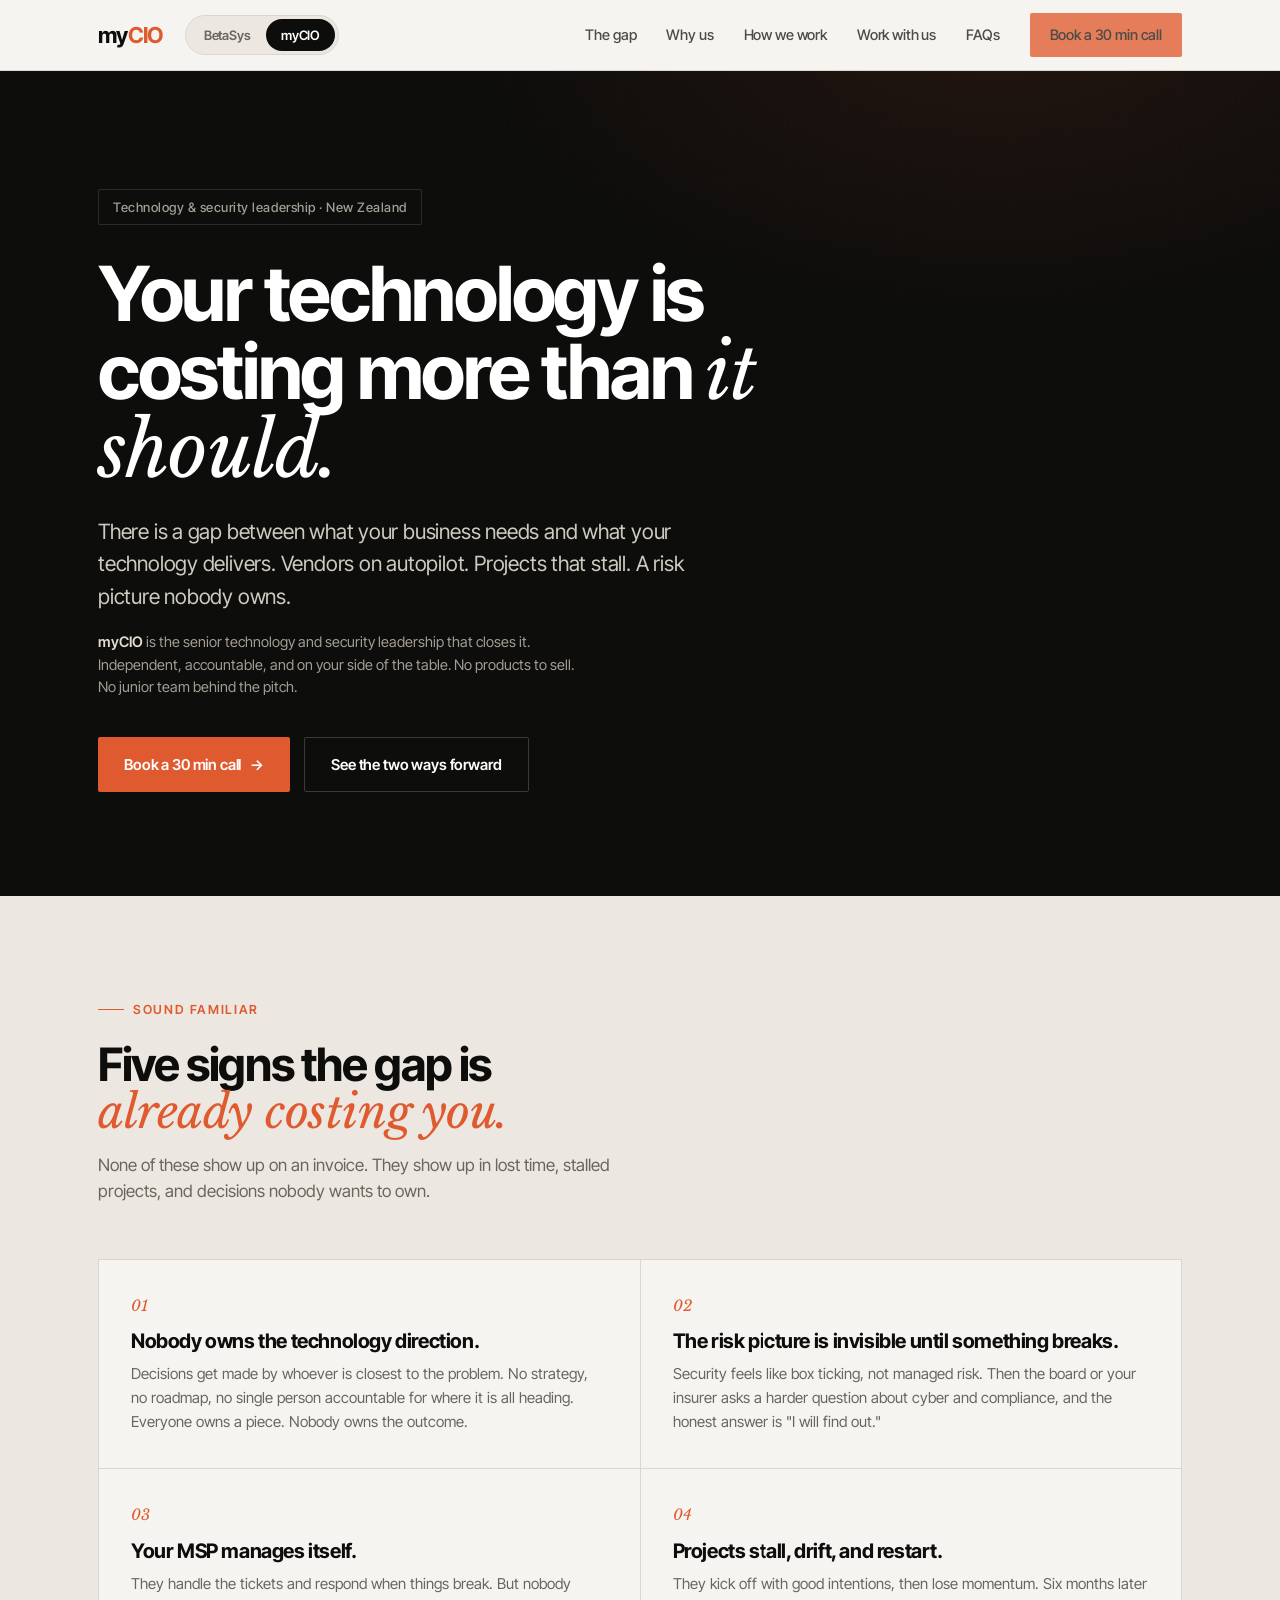
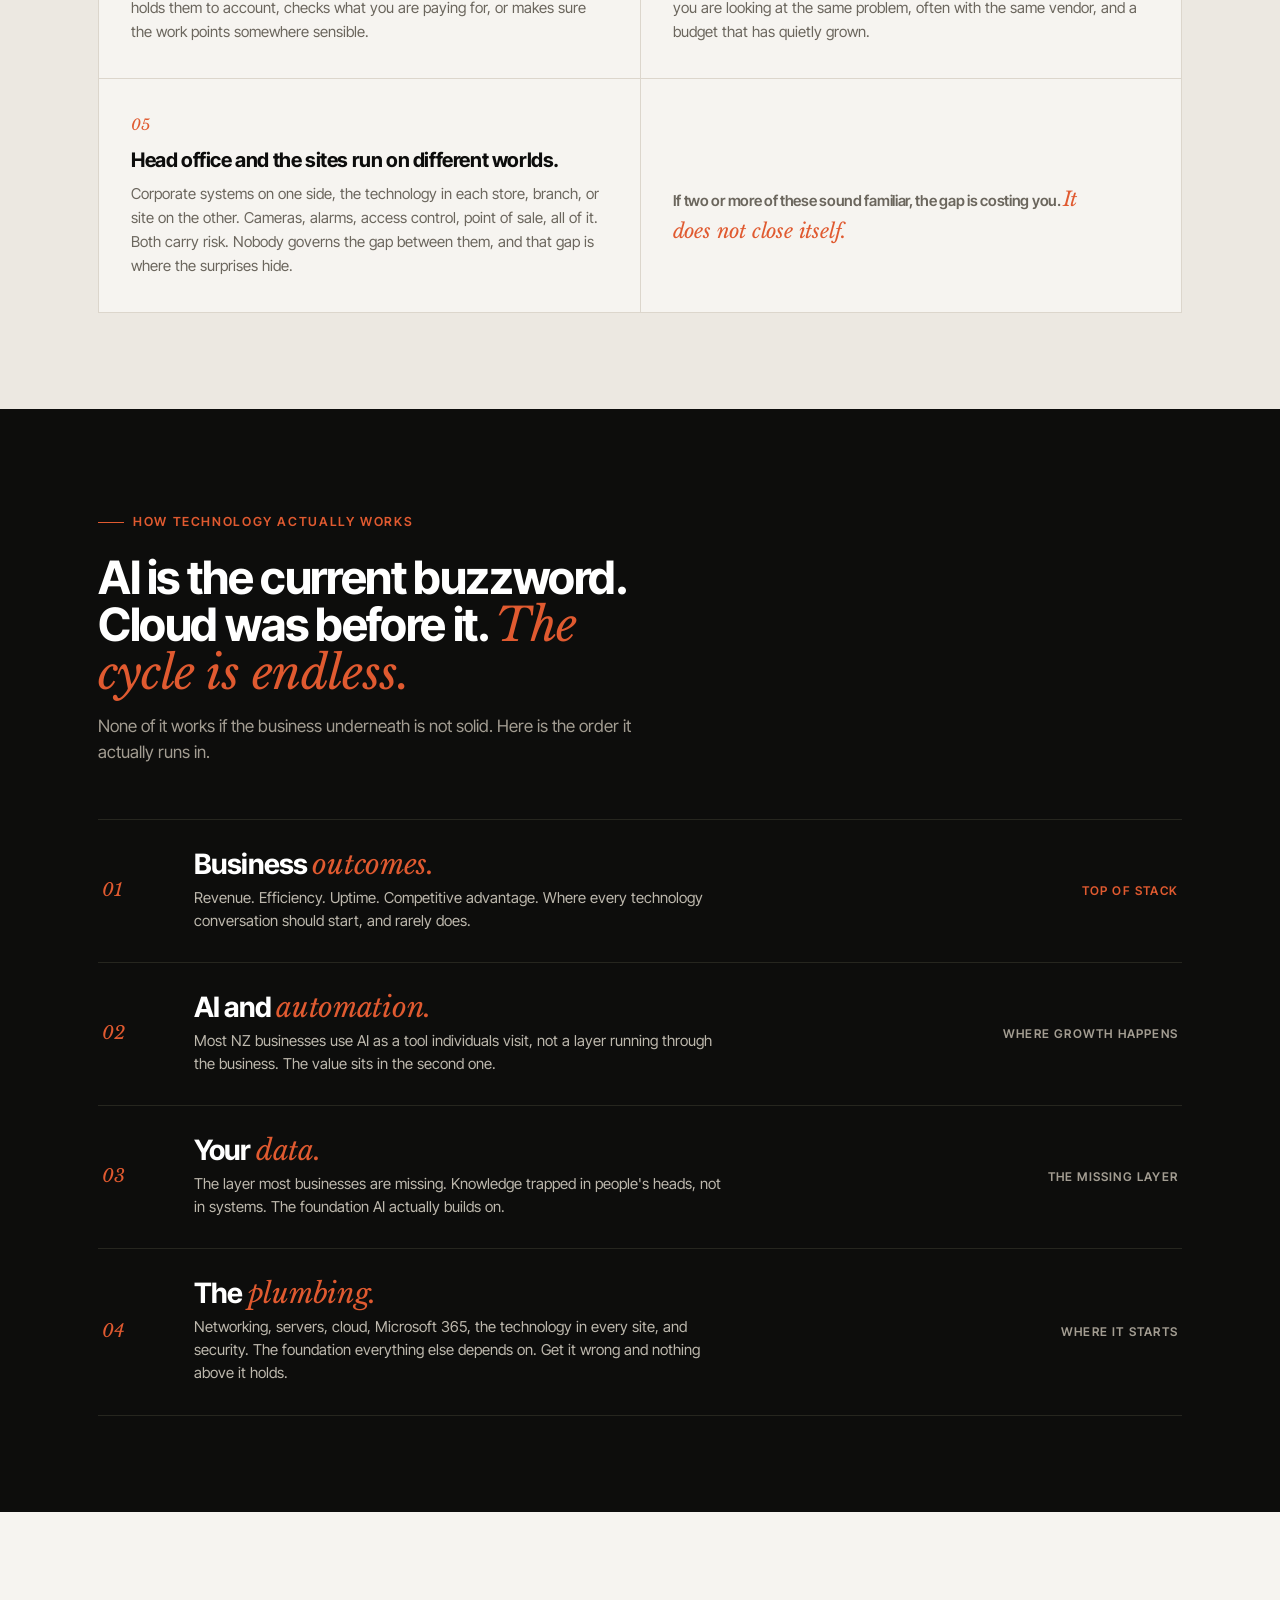
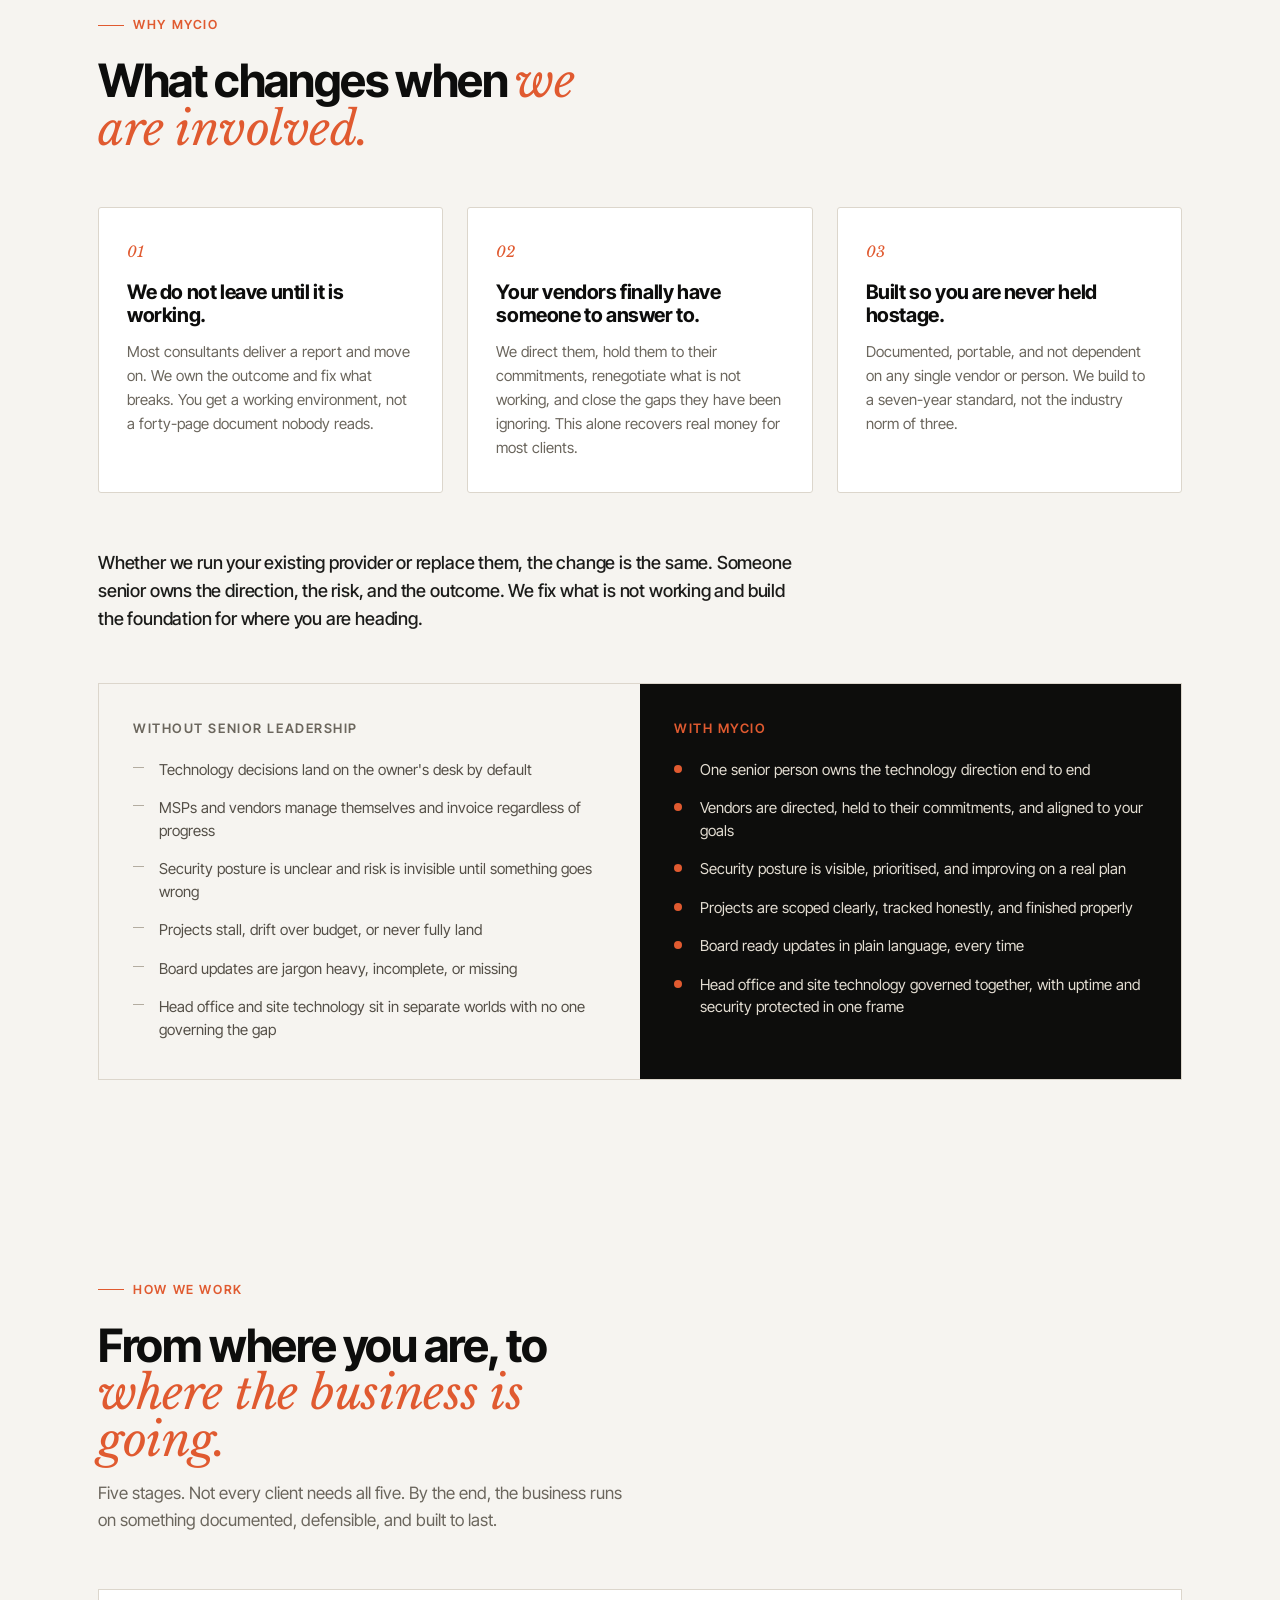
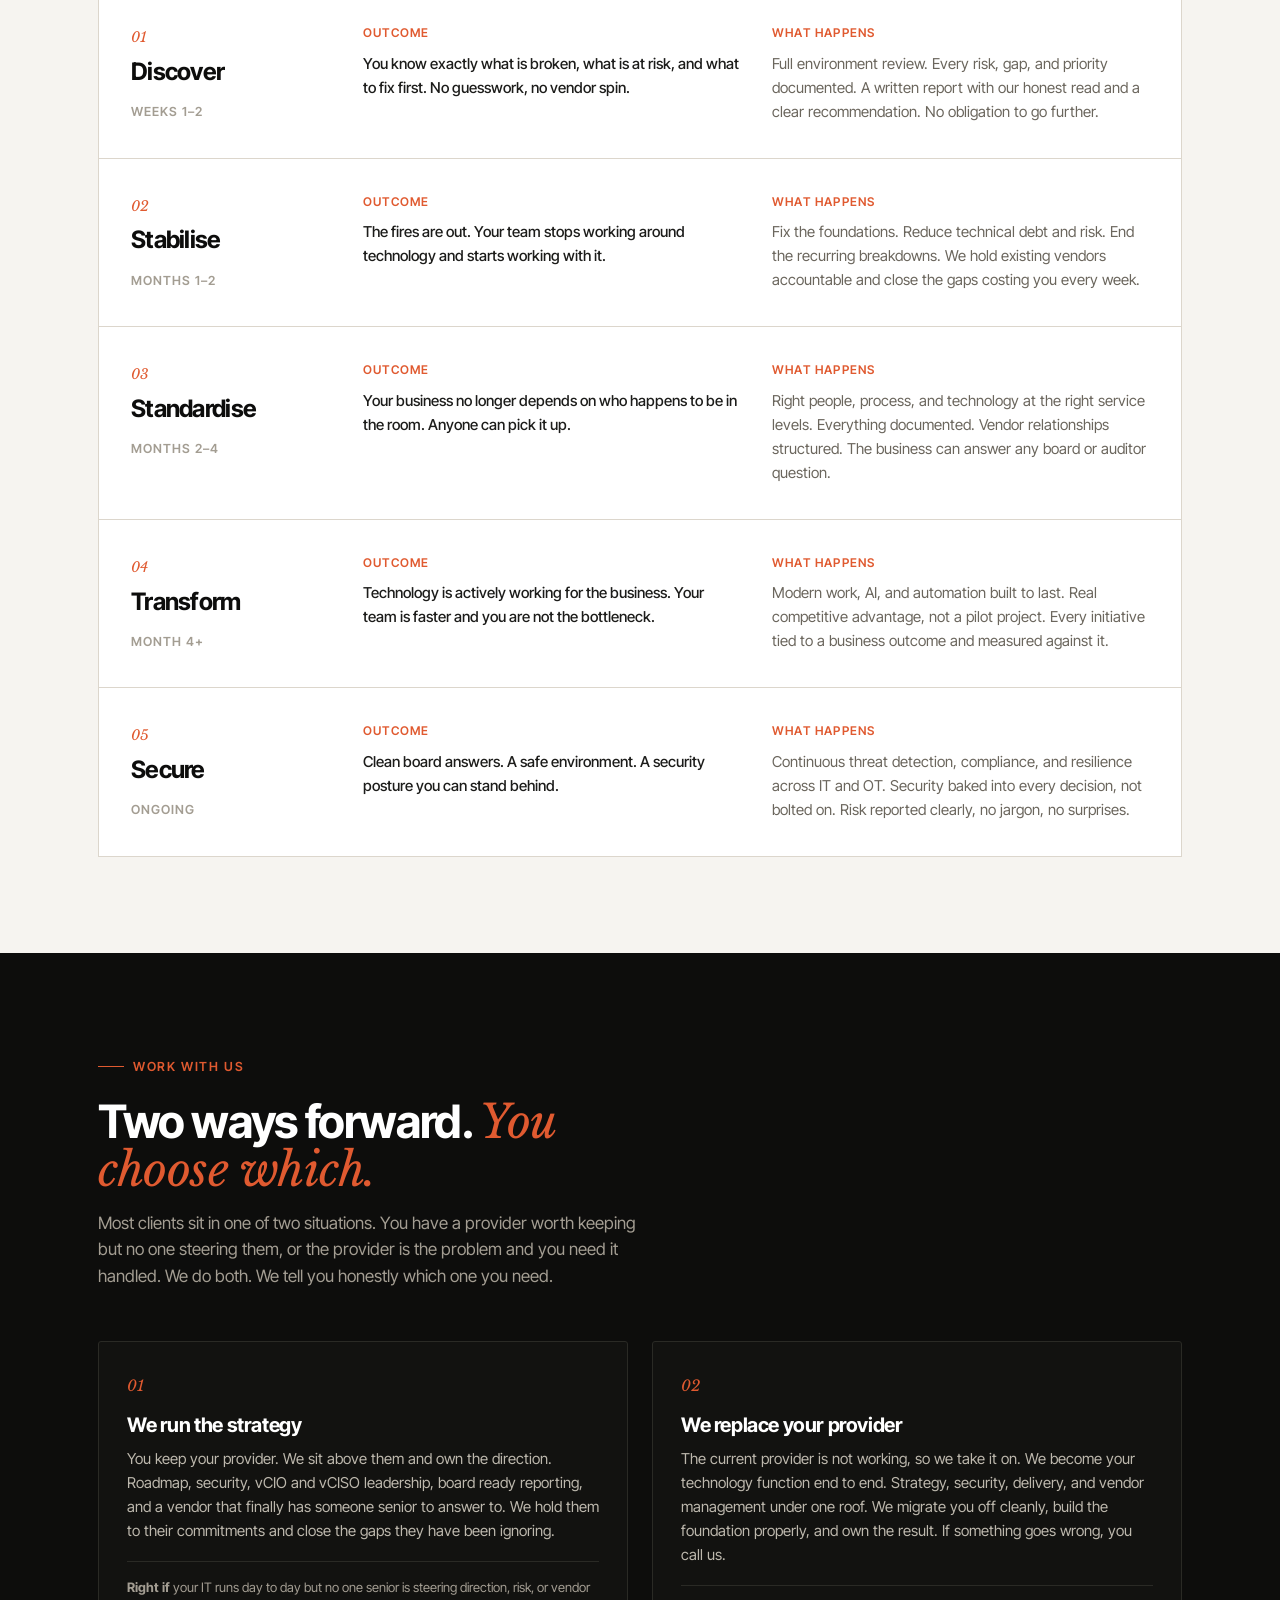
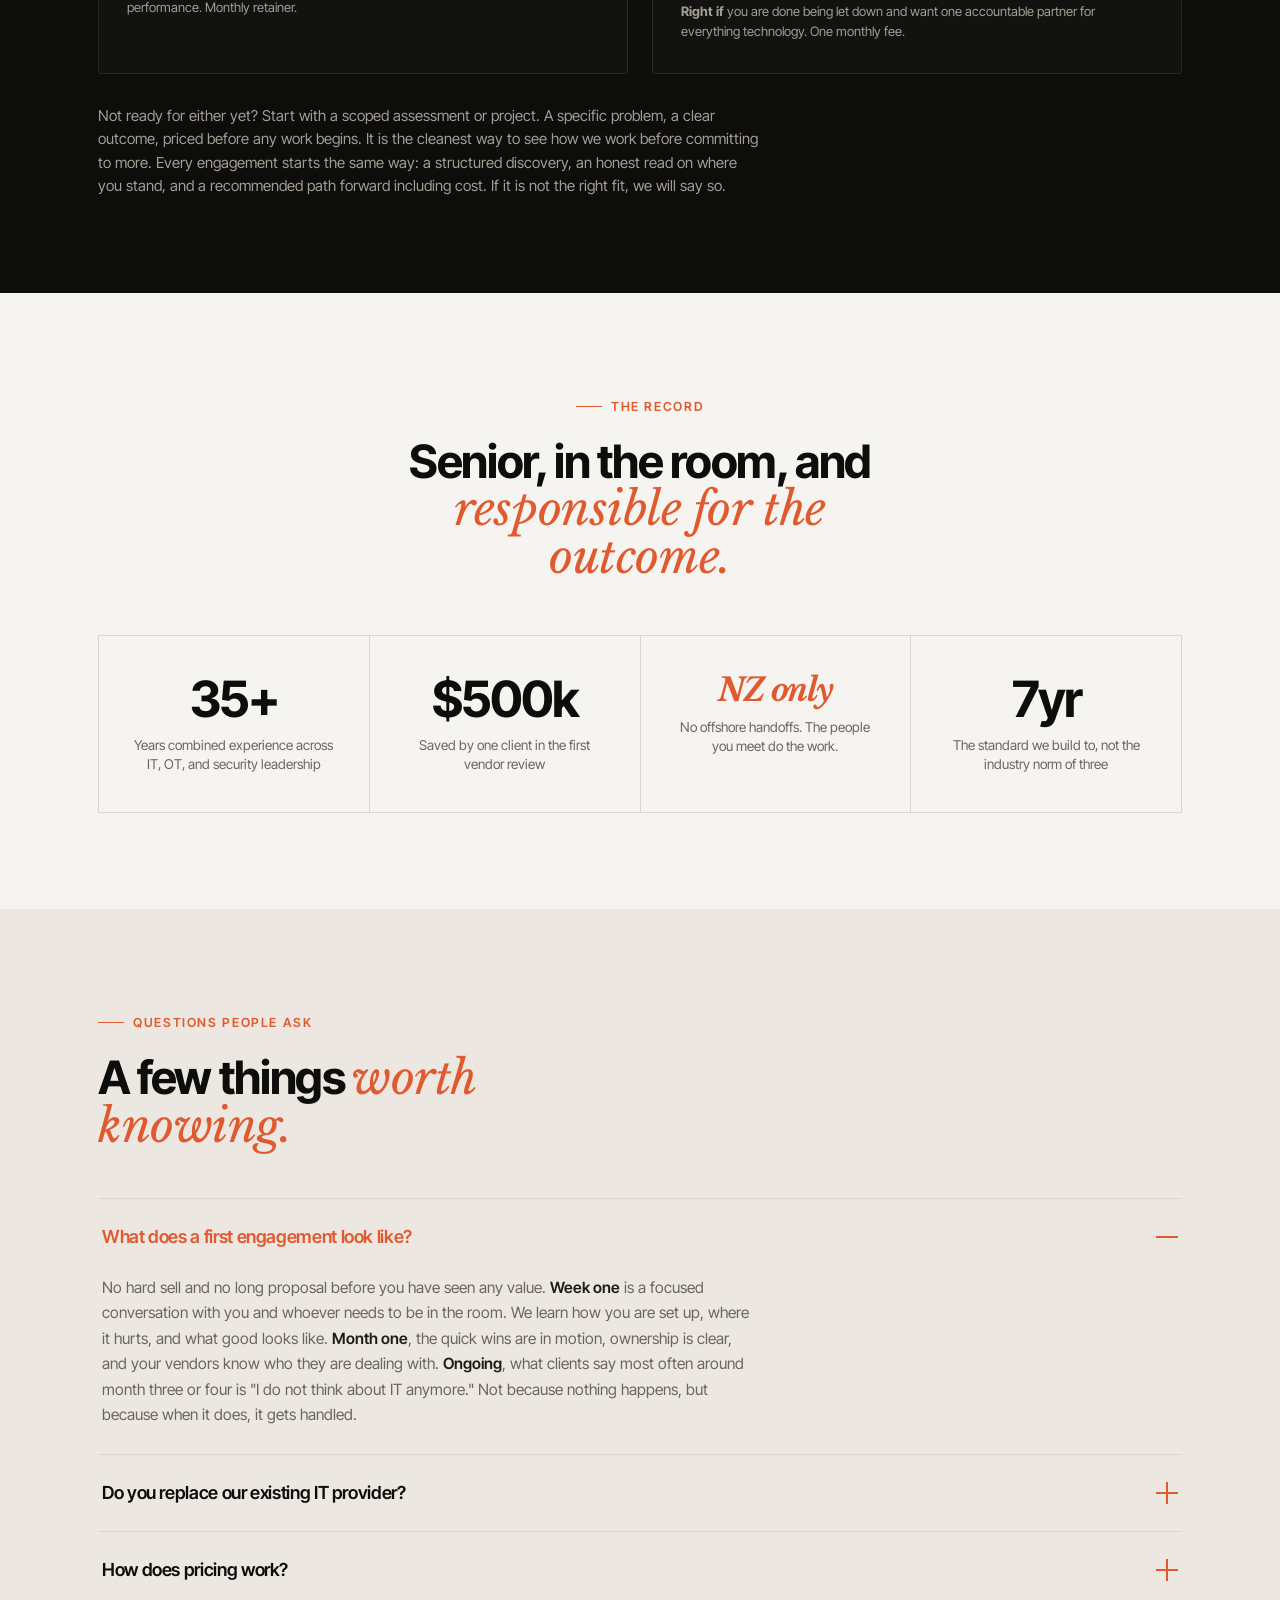
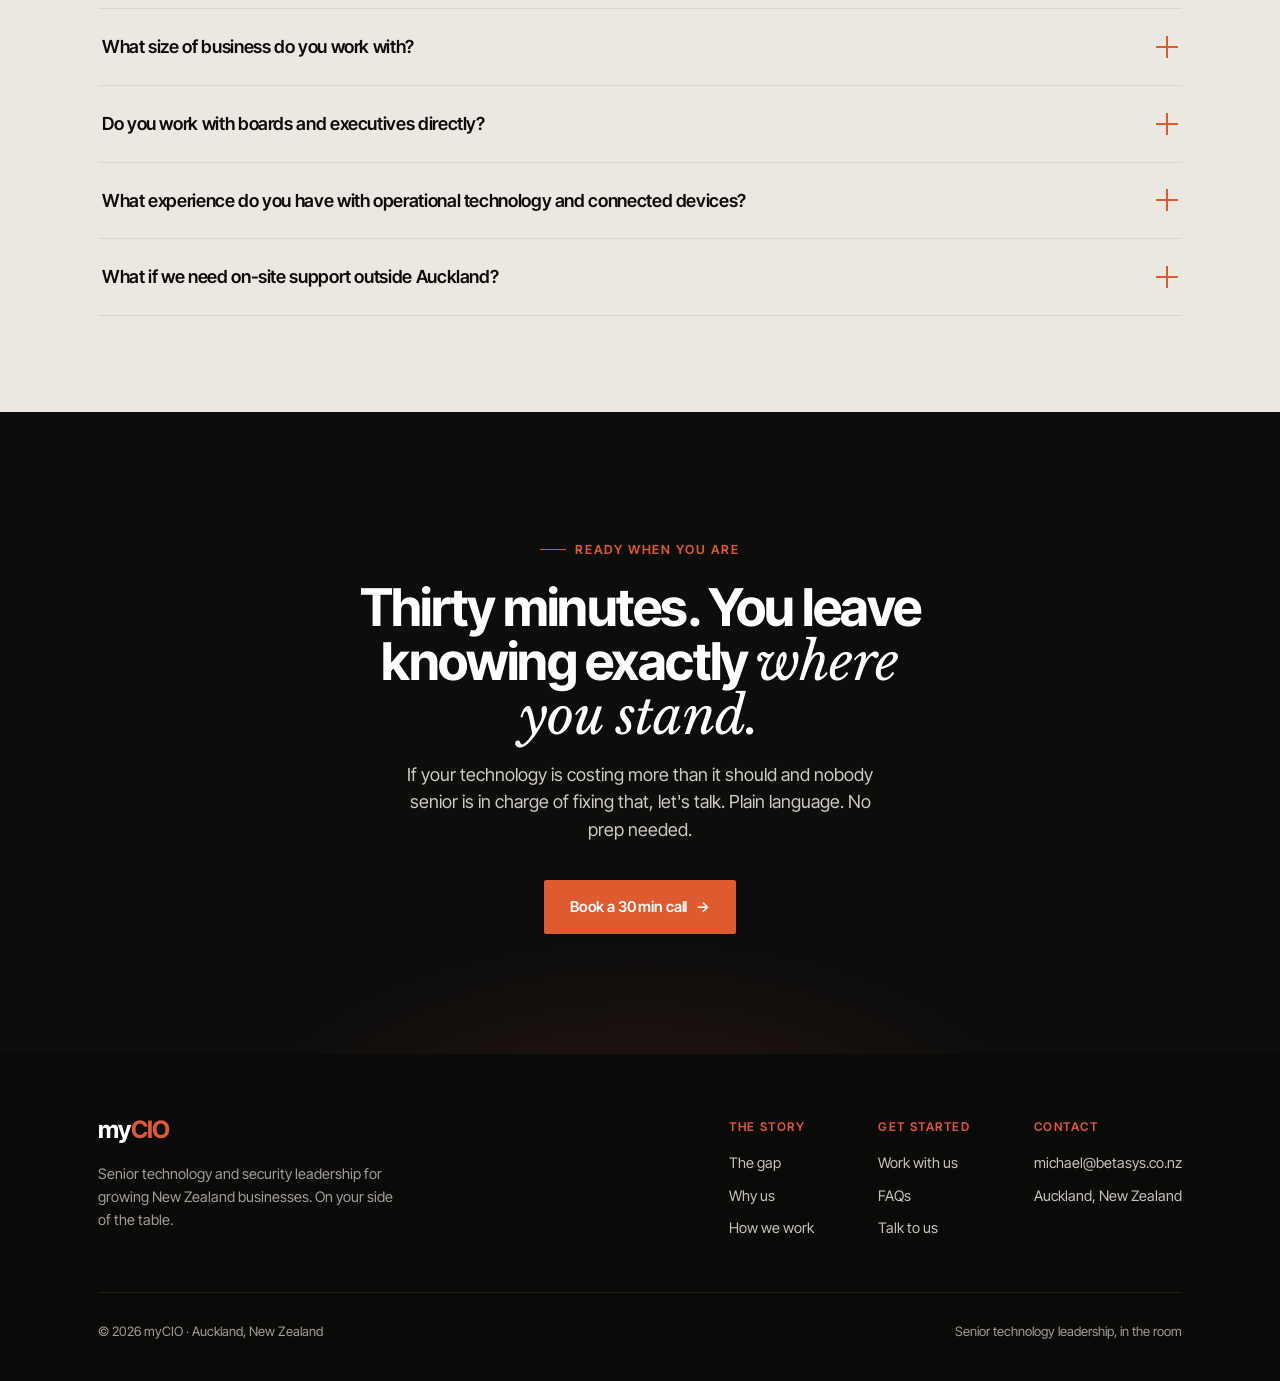
==== mycio.html @ f6b8be79 "Add files via upload" ====
<!DOCTYPE html>
<html lang="en">
<head>
<meta charset="UTF-8">
<meta name="viewport" content="width=device-width, initial-scale=1.0">
<title>myCIO | Senior Technology &amp; Security Leadership for NZ Businesses</title>
<meta name="description" content="myCIO. Independent senior technology and security leadership for growing New Zealand businesses. Strategy, governance, cloud, security, and vendor accountability. We own the outcome.">

<link rel="preconnect" href="https://fonts.googleapis.com">
<link rel="preconnect" href="https://fonts.gstatic.com" crossorigin>
<link href="https://fonts.googleapis.com/css2?family=Inter+Tight:ital,wght@0,400;0,500;0,600;0,700;0,800;1,400&family=Libre+Baskerville:ital@0;1&display=swap" rel="stylesheet">

<style>
  :root{
    --ink:#0d0d0c;
    --ink-2:#15151320;
    --accent:#e05a30;
    --accent-dim:#c44a25;
    --white:#ffffff;
    --paper:#f6f4f0;
    --paper-2:#ece8e1;
    --line:#dcd6cc;
    --muted:#6b665d;
    --muted-d:#a39d92;
    --ink-soft:#1c1c1a;
    --maxw:1140px;
  }

  *{box-sizing:border-box;margin:0;padding:0}
  html{scroll-behavior:smooth}
  body{
    font-family:'Inter Tight',sans-serif;
    background:var(--paper);
    color:var(--ink);
    line-height:1.55;
    -webkit-font-smoothing:antialiased;
    overflow-x:hidden;
  }
  ::selection{background:var(--accent);color:#fff}

  .wrap{max-width:var(--maxw);margin:0 auto;padding:0 28px}

  h1,h2,h3{font-weight:700;letter-spacing:-0.03em;line-height:1.02}
  em{font-family:'Libre Baskerville',serif;font-style:italic;font-weight:400;letter-spacing:-0.01em;color:var(--accent)}
  .serif{font-family:'Libre Baskerville',serif;font-style:italic}

  /* ---------- Wordmark ---------- */
  .mark{display:inline-flex;flex-direction:column;line-height:1;text-decoration:none}
  .mark .word{font-weight:700;letter-spacing:-0.03em;font-size:22px;line-height:1}
  .mark .my{color:var(--ink)}
  .mark .cio{color:var(--accent)}
  .mark .by{font-weight:400;letter-spacing:.01em;font-size:10.5px;color:#a39d92;margin-top:3px}
  .on-dark .mark .my{color:#fff}
  .on-dark .mark .by{color:#7a756c}

  /* ---------- Nav ---------- */
  header{
    position:sticky;top:0;z-index:60;
    background:rgba(246,244,240,0.82);
    backdrop-filter:blur(14px);
    border-bottom:1px solid var(--line);
  }
  nav{display:flex;align-items:center;justify-content:space-between;height:70px;gap:24px}
  .nav-left{display:flex;align-items:center;gap:22px}
  .switch{display:inline-flex;background:var(--paper-2);border:1px solid var(--line);border-radius:999px;padding:3px}
  .switch a{
    text-decoration:none;font-size:13px;font-weight:600;letter-spacing:-0.01em;
    padding:6px 15px;border-radius:999px;color:var(--muted);transition:color .2s,background .2s;
  }
  .switch a.active{background:var(--ink);color:#fff}
  .switch a:not(.active):hover{color:var(--ink)}
  .nav-links{display:flex;gap:30px;align-items:center}
  .nav-links a{
    color:var(--ink-soft);text-decoration:none;font-size:14.5px;font-weight:500;
    letter-spacing:-0.01em;opacity:.78;transition:opacity .2s;
  }
  .nav-links a:hover{opacity:1}
  .nav-cta{
    background:var(--accent);color:#fff;padding:11px 20px;border-radius:2px;
    font-size:14px;font-weight:600;text-decoration:none;transition:background .2s,color .2s;
  }
  .nav-cta:hover{background:#cfc9bf;color:var(--ink)}
  .nav-toggle{display:none;background:none;border:0;cursor:pointer;flex-direction:column;gap:5px;padding:6px}
  .nav-toggle span{width:24px;height:2px;background:var(--ink);display:block;transition:.25s}

  /* ---------- Buttons ---------- */
  .btn{
    display:inline-flex;align-items:center;gap:9px;text-decoration:none;
    font-weight:600;font-size:15px;padding:15px 26px;border-radius:2px;
    letter-spacing:-0.01em;transition:transform .15s,background .2s,color .2s,border-color .2s;
  }
  .btn:hover{transform:translateY(-2px)}
  .btn-primary{background:var(--accent);color:#fff}
  .btn-primary:hover{background:var(--accent-dim)}
  .btn-ghost{background:transparent;color:var(--ink);border:1px solid var(--line)}
  .btn-ghost:hover{border-color:var(--ink);background:var(--ink);color:#fff}
  .on-dark .btn-ghost{color:#fff;border-color:#3a3a36}
  .on-dark .btn-ghost:hover{background:#fff;color:var(--ink);border-color:#fff}
  .btn .arr{transition:transform .2s}
  .btn:hover .arr{transform:translateX(4px)}

  .eyebrow{
    display:inline-flex;align-items:center;gap:9px;
    font-size:12.5px;font-weight:600;letter-spacing:.13em;text-transform:uppercase;
    color:var(--accent);margin-bottom:22px;
  }
  .eyebrow::before{content:"";width:26px;height:1px;background:var(--accent)}

  section{position:relative}
  .pad{padding:96px 0}
  .pad-lg{padding:120px 0}

  /* ---------- Hero ---------- */
  .hero{
    background:var(--ink);color:#fff;position:relative;overflow:hidden;
    padding:118px 0 104px;
  }
  .hero::before{
    content:"";position:absolute;inset:0;opacity:.5;
    background:radial-gradient(900px 520px at 78% -8%,rgba(224,90,48,.22),transparent 60%);
  }
  .hero::after{
    content:"";position:absolute;inset:0;pointer-events:none;opacity:.5;
    background-image:linear-gradient(rgba(255,255,255,.025) 1px,transparent 1px),linear-gradient(90deg,rgba(255,255,255,.025) 1px,transparent 1px);
    background-size:56px 56px;
    -webkit-mask-image:linear-gradient(180deg,#000,transparent 75%);
    mask-image:linear-gradient(180deg,#000,transparent 75%);
  }
  .hero .wrap{position:relative;z-index:2}
  .hero .tag{
    display:inline-block;font-size:13px;font-weight:500;letter-spacing:.04em;
    color:var(--muted-d);border:1px solid #2b2b27;padding:7px 14px;border-radius:2px;margin-bottom:30px;
  }
  .hero h1{font-size:clamp(40px,6.2vw,76px);max-width:14ch;margin-bottom:26px}
  .hero h1 em{color:#fff;display:inline}
  .hero .lede{font-size:clamp(17px,2vw,21px);color:#cfcabf;max-width:54ch;margin-bottom:18px;letter-spacing:-0.01em}
  .hero .sub{font-size:14.5px;color:var(--muted-d);max-width:62ch;margin-bottom:38px}
  .hero .sub b{color:#e3ddd2;font-weight:600}
  .hero-cta{display:flex;gap:14px;flex-wrap:wrap}

  /* anim */
  .rise{opacity:0;transform:translateY(22px);transition:opacity .7s ease,transform .7s ease}
  .rise.in{opacity:1;transform:none}
  .hero .rise{transition-delay:var(--d,0s)}

  /* ---------- Section headers ---------- */
  .shead{max-width:60ch}
  .shead h2{font-size:clamp(30px,4.2vw,46px);margin-bottom:16px}
  .shead p{font-size:17px;color:var(--muted);max-width:54ch}
  .center{text-align:center;margin-left:auto;margin-right:auto}

  /* ---------- Signs grid ---------- */
  .signs{background:var(--paper-2)}
  .sign-grid{display:grid;grid-template-columns:repeat(2,1fr);gap:1px;background:var(--line);border:1px solid var(--line);margin-top:54px}
  .sign{background:var(--paper);padding:34px 32px;transition:background .25s}
  .sign:hover{background:#fff}
  .sign .n{font-family:'Libre Baskerville',serif;font-style:italic;color:var(--accent);font-size:15px;margin-bottom:14px;display:block}
  .sign h3{font-size:20px;margin-bottom:11px;letter-spacing:-0.02em}
  .sign p{font-size:15px;color:var(--muted);line-height:1.6}
  .sign-foot{margin-top:40px;font-size:19px;font-weight:600;letter-spacing:-0.02em;max-width:46ch}
  .sign-foot em{font-size:20px}

  /* ---------- Stack ---------- */
  .stack{background:var(--ink);color:#fff}
  .stack .shead h2{color:#fff}
  .stack .shead p{color:var(--muted-d)}
  .stack-rows{margin-top:54px;border-top:1px solid #26261f}
  .srow{
    display:grid;grid-template-columns:64px 1fr auto;gap:28px;align-items:center;
    padding:30px 4px;border-bottom:1px solid #26261f;transition:padding-left .25s,background .25s;
  }
  .srow:hover{padding-left:18px;background:#141412}
  .srow .num{font-family:'Libre Baskerville',serif;font-style:italic;color:var(--accent);font-size:18px}
  .srow .body h3{font-size:clamp(21px,2.6vw,28px);margin-bottom:6px;color:#fff}
  .srow .body h3 em{color:var(--accent)}
  .srow .body p{font-size:15px;color:#bdb8ad;max-width:60ch}
  .srow .lab{font-size:12px;font-weight:600;letter-spacing:.1em;text-transform:uppercase;color:var(--muted-d);text-align:right;white-space:nowrap}
  .srow:first-child .lab{color:var(--accent)}

  /* ---------- Difference ---------- */
  .diff-grid{display:grid;grid-template-columns:repeat(3,1fr);gap:24px;margin-top:54px}
  .diff{padding:32px 28px;border:1px solid var(--line);border-radius:3px;background:#fff;position:relative;transition:transform .25s,box-shadow .25s}
  .diff:hover{transform:translateY(-4px);box-shadow:0 18px 40px -22px rgba(13,13,12,.4)}
  .diff .n{font-family:'Libre Baskerville',serif;font-style:italic;font-size:15px;color:var(--accent);margin-bottom:18px;display:block}
  .diff h3{font-size:20px;margin-bottom:12px;letter-spacing:-0.02em;line-height:1.18}
  .diff p{font-size:15px;color:var(--muted);line-height:1.6}

  /* ---------- Compare ---------- */
  .compare{background:var(--paper-2)}
  .cmp{display:grid;grid-template-columns:1fr 1fr;gap:0;margin-top:50px;border:1px solid var(--line)}
  .cmp-col{padding:38px 34px}
  .cmp-col.without{background:var(--paper)}
  .cmp-col.with{background:var(--ink);color:#fff}
  .cmp-col h3{font-size:13px;letter-spacing:.12em;text-transform:uppercase;margin-bottom:24px;font-weight:600}
  .cmp-col.without h3{color:var(--muted)}
  .cmp-col.with h3{color:var(--accent)}
  .cmp-col ul{list-style:none;display:flex;flex-direction:column;gap:16px}
  .cmp-col li{font-size:15px;line-height:1.5;padding-left:26px;position:relative}
  .cmp-col.without li{color:#544f47}
  .cmp-col.without li::before{content:"";position:absolute;left:0;top:8px;width:11px;height:1px;background:#b3aca0}
  .cmp-col.with li{color:#e3ddd2}
  .cmp-col.with li::before{content:"";position:absolute;left:0;top:6px;width:8px;height:8px;border-radius:50%;background:var(--accent)}
  .cmp-note{margin-top:30px;font-size:15px;color:var(--muted);max-width:70ch}
  .shift-intro{margin-top:56px;margin-bottom:6px;font-size:18px;color:var(--ink-soft);max-width:64ch;font-weight:500;letter-spacing:-0.01em}

  /* ---------- Journey ---------- */
  .stages{margin-top:56px;display:flex;flex-direction:column;gap:1px;background:var(--line);border:1px solid var(--line)}
  .stage{background:#fff;display:grid;grid-template-columns:200px 1fr 1fr;gap:32px;padding:34px 32px;transition:background .25s}
  .stage:hover{background:var(--paper)}
  .stage .lead{}
  .stage .st-n{font-family:'Libre Baskerville',serif;font-style:italic;color:var(--accent);font-size:14px}
  .stage .st-name{font-size:24px;font-weight:700;letter-spacing:-0.03em;margin:4px 0 8px}
  .stage .st-time{font-size:12.5px;font-weight:600;letter-spacing:.08em;text-transform:uppercase;color:var(--muted-d)}
  .stage .col h4{font-size:12px;letter-spacing:.1em;text-transform:uppercase;color:var(--accent);margin-bottom:9px;font-weight:600}
  .stage .col p{font-size:15px;color:var(--muted);line-height:1.6}
  .stage .col.out p{color:var(--ink-soft);font-weight:500}

  /* ---------- Engage ---------- */
  .engage{background:var(--ink);color:#fff}
  .engage .shead h2{color:#fff}
  .engage .shead p{color:var(--muted-d)}
  .eng-grid{display:grid;grid-template-columns:repeat(3,1fr);gap:24px;margin-top:52px}
  .eng{border:1px solid #2a2a25;border-radius:3px;padding:32px 28px;background:#121210;transition:border-color .25s,transform .25s}
  .eng:hover{border-color:var(--accent);transform:translateY(-4px)}
  .eng .n{font-family:'Libre Baskerville',serif;font-style:italic;color:var(--accent);font-size:15px;margin-bottom:18px;display:block}
  .eng h3{font-size:20px;color:#fff;margin-bottom:11px;letter-spacing:-0.02em}
  .eng p{font-size:15px;color:#bdb8ad;line-height:1.6;margin-bottom:18px}
  .eng .fit{font-size:13px;color:var(--muted-d);border-top:1px solid #2a2a25;padding-top:15px}
  .eng-note{margin-top:30px;font-size:15px;color:var(--muted-d);max-width:74ch}

  /* ---------- Proof ---------- */
  .proof-grid{display:grid;grid-template-columns:repeat(4,1fr);gap:1px;background:var(--line);border:1px solid var(--line);margin-top:54px}
  .proof{background:var(--paper);padding:38px 28px;text-align:center}
  .proof .big{font-size:clamp(34px,4.4vw,50px);font-weight:700;letter-spacing:-0.04em;color:var(--ink);line-height:1}
  .proof .big.s{font-family:'Libre Baskerville',serif;font-style:italic;font-size:clamp(24px,3vw,32px);color:var(--accent)}
  .proof .lab{font-size:13.5px;color:var(--muted);margin-top:12px;line-height:1.4}

  /* ---------- FAQ ---------- */
  .faq{background:var(--paper-2)}
  .faq-list{margin-top:48px;border-top:1px solid var(--line)}
  details{border-bottom:1px solid var(--line)}
  summary{
    list-style:none;cursor:pointer;padding:24px 4px;display:flex;justify-content:space-between;
    align-items:center;gap:20px;font-size:18px;font-weight:600;letter-spacing:-0.02em;color:var(--ink);
  }
  summary::-webkit-details-marker{display:none}
  summary .ic{flex:0 0 auto;width:22px;height:22px;position:relative;transition:transform .3s}
  summary .ic::before,summary .ic::after{content:"";position:absolute;background:var(--accent);transition:.3s}
  summary .ic::before{top:10px;left:0;width:22px;height:2px}
  summary .ic::after{top:0;left:10px;width:2px;height:22px}
  details[open] summary .ic::after{transform:scaleY(0)}
  details[open] summary{color:var(--accent)}
  .faq-body{padding:0 4px 26px;font-size:15.5px;color:var(--muted);line-height:1.65;max-width:74ch}
  .faq-body b{color:var(--ink-soft);font-weight:600}

  /* ---------- CTA ---------- */
  .cta{background:var(--ink);color:#fff;text-align:center;overflow:hidden;position:relative}
  .cta::before{content:"";position:absolute;inset:0;opacity:.6;background:radial-gradient(700px 400px at 50% 120%,rgba(224,90,48,.25),transparent 60%)}
  .cta .wrap{position:relative;z-index:2}
  .cta h2{font-size:clamp(32px,5vw,52px);max-width:18ch;margin:0 auto 18px}
  .cta h2 em{color:#fff}
  .cta p{font-size:18px;color:#cfcabf;max-width:48ch;margin:0 auto 36px}

  /* ---------- Footer ---------- */
  footer{background:#0a0a09;color:#fff;padding:64px 0 40px}
  .foot-top{display:flex;justify-content:space-between;gap:40px;flex-wrap:wrap;padding-bottom:42px;border-bottom:1px solid #1e1e1a}
  .foot-brand{max-width:34ch}
  .foot-brand p{color:var(--muted-d);font-size:14.5px;margin-top:16px;line-height:1.6}
  .foot-cols{display:flex;gap:64px;flex-wrap:wrap}
  .foot-col h4{font-size:12px;letter-spacing:.12em;text-transform:uppercase;color:var(--accent);margin-bottom:16px;font-weight:600}
  .foot-col a,.foot-col span{display:block;color:#c8c3b8;text-decoration:none;font-size:14.5px;margin-bottom:10px;transition:color .2s}
  .foot-col a:hover{color:#fff}
  .foot-bot{padding-top:28px;font-size:13px;color:var(--muted-d);display:flex;justify-content:space-between;flex-wrap:wrap;gap:12px}

  /* ---------- Responsive ---------- */
  @media (max-width:920px){
    .sign-grid,.diff-grid,.eng-grid{grid-template-columns:1fr}
    .proof-grid{grid-template-columns:repeat(2,1fr)}
    .cmp{grid-template-columns:1fr}
    .stage{grid-template-columns:1fr;gap:18px}
    .srow{grid-template-columns:40px 1fr;gap:16px}
    .srow .lab{display:none}
  }
  @media (max-width:760px){
    .nav-links{
      position:fixed;inset:70px 0 auto 0;background:var(--paper);
      flex-direction:column;align-items:flex-start;gap:0;padding:8px 28px 24px;
      border-bottom:1px solid var(--line);transform:translateY(-130%);transition:transform .3s;
    }
    .nav-links.open{transform:translateY(0)}
    .nav-links a{width:100%;padding:15px 0;border-bottom:1px solid var(--line);opacity:1}
    .nav-links .nav-cta{margin-top:14px;text-align:center}
    .nav-toggle{display:flex}
    .nav-left{gap:12px}
    .switch a{padding:5px 11px;font-size:12px}
    .pad,.pad-lg{padding:72px 0}
    .hero{padding:84px 0 76px}
  }
  @media (max-width:420px){
    .mark .word{font-size:18px}
    .switch a{padding:5px 9px;font-size:11px}
  }
</style>
</head>
<body>

<header>
  <div class="wrap">
    <nav>
      <div class="nav-left">
        <a href="index.html" class="mark" aria-label="myCIO home"><span class="word"><span class="my">my</span><span class="cio">CIO</span></span></a>
        <div class="switch">
          <a href="index.html">BetaSys</a>
          <a href="mycio.html" class="active">myCIO</a>
        </div>
      </div>
      <div class="nav-links" id="navLinks">
        <a href="#problem">The gap</a>
        <a href="#difference">Why us</a>
        <a href="#journey">How we work</a>
        <a href="#engage">Work with us</a>
        <a href="#faq">FAQs</a>
        <a href="#cta" class="nav-cta">Book a 30 min call</a>
      </div>
      <button class="nav-toggle" id="navToggle" aria-label="Menu"><span></span><span></span><span></span></button>
    </nav>
  </div>
</header>

<!-- HERO -->
<section class="hero on-dark" id="top">
  <div class="wrap">
    <span class="tag rise" style="--d:0s">Technology &amp; security leadership · New Zealand</span>
    <h1 class="rise" style="--d:.08s">Your technology is costing more than <em>it should.</em></h1>
    <p class="lede rise" style="--d:.16s">There is a gap between what your business needs and what your technology delivers. Vendors on autopilot. Projects that stall. A risk picture nobody owns.</p>
    <p class="sub rise" style="--d:.24s"><b>myCIO</b> is the senior technology and security leadership that closes it. Independent, accountable, and on your side of the table. No products to sell. No junior team behind the pitch.</p>
    <div class="hero-cta rise" style="--d:.32s">
      <a href="#cta" class="btn btn-primary">Book a 30 min call <span class="arr">→</span></a>
      <a href="#engage" class="btn btn-ghost">See the two ways forward</a>
    </div>
  </div>
</section>

<!-- PROBLEM / SIGNS -->
<section class="signs pad" id="problem">
  <div class="wrap">
    <div class="shead rise">
      <span class="eyebrow">Sound familiar</span>
      <h2>Five signs the gap is <em>already costing you.</em></h2>
      <p>None of these show up on an invoice. They show up in lost time, stalled projects, and decisions nobody wants to own.</p>
    </div>
    <div class="sign-grid">
      <div class="sign rise">
        <span class="n">01</span>
        <h3>Nobody owns the technology direction.</h3>
        <p>Decisions get made by whoever is closest to the problem. No strategy, no roadmap, no single person accountable for where it is all heading. Everyone owns a piece. Nobody owns the outcome.</p>
      </div>
      <div class="sign rise">
        <span class="n">02</span>
        <h3>The risk picture is invisible until something breaks.</h3>
        <p>Security feels like box ticking, not managed risk. Then the board or your insurer asks a harder question about cyber and compliance, and the honest answer is "I will find out."</p>
      </div>
      <div class="sign rise">
        <span class="n">03</span>
        <h3>Your MSP manages itself.</h3>
        <p>They handle the tickets and respond when things break. But nobody holds them to account, checks what you are paying for, or makes sure the work points somewhere sensible.</p>
      </div>
      <div class="sign rise">
        <span class="n">04</span>
        <h3>Projects stall, drift, and restart.</h3>
        <p>They kick off with good intentions, then lose momentum. Six months later you are looking at the same problem, often with the same vendor, and a budget that has quietly grown.</p>
      </div>
      <div class="sign rise">
        <span class="n">05</span>
        <h3>Head office and the sites run on different worlds.</h3>
        <p>Corporate systems on one side, the technology in each store, branch, or site on the other. Cameras, alarms, access control, point of sale, all of it. Both carry risk. Nobody governs the gap between them, and that gap is where the surprises hide.</p>
      </div>
      <div class="sign rise" style="display:flex;align-items:center">
        <p class="sign-foot">If two or more of these sound familiar, the gap is costing you. <em>It does not close itself.</em></p>
      </div>
    </div>
  </div>
</section>

<!-- STACK -->
<section class="stack pad" id="stack">
  <div class="wrap">
    <div class="shead rise">
      <span class="eyebrow">How technology actually works</span>
      <h2>AI is the current buzzword. Cloud was before it. <em>The cycle is endless.</em></h2>
      <p>None of it works if the business underneath is not solid. Here is the order it actually runs in.</p>
    </div>
    <div class="stack-rows">
      <div class="srow rise">
        <span class="num">01</span>
        <div class="body"><h3>Business <em>outcomes.</em></h3><p>Revenue. Efficiency. Uptime. Competitive advantage. Where every technology conversation should start, and rarely does.</p></div>
        <span class="lab">Top of stack</span>
      </div>
      <div class="srow rise">
        <span class="num">02</span>
        <div class="body"><h3>AI and <em>automation.</em></h3><p>Most NZ businesses use AI as a tool individuals visit, not a layer running through the business. The value sits in the second one.</p></div>
        <span class="lab">Where growth happens</span>
      </div>
      <div class="srow rise">
        <span class="num">03</span>
        <div class="body"><h3>Your <em>data.</em></h3><p>The layer most businesses are missing. Knowledge trapped in people's heads, not in systems. The foundation AI actually builds on.</p></div>
        <span class="lab">The missing layer</span>
      </div>
      <div class="srow rise">
        <span class="num">04</span>
        <div class="body"><h3>The <em>plumbing.</em></h3><p>Networking, servers, cloud, Microsoft 365, the technology in every site, and security. The foundation everything else depends on. Get it wrong and nothing above it holds.</p></div>
        <span class="lab">Where it starts</span>
      </div>
    </div>
  </div>
</section>

<!-- DIFFERENCE + SHIFT (combined) -->
<section class="pad" id="difference">
  <div class="wrap">
    <div class="shead rise">
      <span class="eyebrow">Why myCIO</span>
      <h2>What changes when <em>we are involved.</em></h2>
    </div>
    <div class="diff-grid">
      <div class="diff rise">
        <span class="n">01</span>
        <h3>We do not leave until it is working.</h3>
        <p>Most consultants deliver a report and move on. We own the outcome and fix what breaks. You get a working environment, not a forty-page document nobody reads.</p>
      </div>
      <div class="diff rise">
        <span class="n">02</span>
        <h3>Your vendors finally have someone to answer to.</h3>
        <p>We direct them, hold them to their commitments, renegotiate what is not working, and close the gaps they have been ignoring. This alone recovers real money for most clients.</p>
      </div>
      <div class="diff rise">
        <span class="n">03</span>
        <h3>Built so you are never held hostage.</h3>
        <p>Documented, portable, and not dependent on any single vendor or person. We build to a seven-year standard, not the industry norm of three.</p>
      </div>
    </div>
    <p class="shift-intro rise">Whether we run your existing provider or replace them, the change is the same. Someone senior owns the direction, the risk, and the outcome. We fix what is not working and build the foundation for where you are heading.</p>
    <div class="cmp rise">
      <div class="cmp-col without">
        <h3>Without senior leadership</h3>
        <ul>
          <li>Technology decisions land on the owner's desk by default</li>
          <li>MSPs and vendors manage themselves and invoice regardless of progress</li>
          <li>Security posture is unclear and risk is invisible until something goes wrong</li>
          <li>Projects stall, drift over budget, or never fully land</li>
          <li>Board updates are jargon heavy, incomplete, or missing</li>
          <li>Head office and site technology sit in separate worlds with no one governing the gap</li>
        </ul>
      </div>
      <div class="cmp-col with">
        <h3>With myCIO</h3>
        <ul>
          <li>One senior person owns the technology direction end to end</li>
          <li>Vendors are directed, held to their commitments, and aligned to your goals</li>
          <li>Security posture is visible, prioritised, and improving on a real plan</li>
          <li>Projects are scoped clearly, tracked honestly, and finished properly</li>
          <li>Board ready updates in plain language, every time</li>
          <li>Head office and site technology governed together, with uptime and security protected in one frame</li>
        </ul>
      </div>
    </div>
  </div>
</section>

<!-- JOURNEY -->
<section class="pad" id="journey" style="background:var(--paper)">
  <div class="wrap">
    <div class="shead rise">
      <span class="eyebrow">How we work</span>
      <h2>From where you are, to <em>where the business is going.</em></h2>
      <p>Five stages. Not every client needs all five. By the end, the business runs on something documented, defensible, and built to last.</p>
    </div>
    <div class="stages">
      <div class="stage rise">
        <div class="lead"><span class="st-n">01</span><div class="st-name">Discover</div><span class="st-time">Weeks 1–2</span></div>
        <div class="col out"><h4>Outcome</h4><p>You know exactly what is broken, what is at risk, and what to fix first. No guesswork, no vendor spin.</p></div>
        <div class="col"><h4>What happens</h4><p>Full environment review. Every risk, gap, and priority documented. A written report with our honest read and a clear recommendation. No obligation to go further.</p></div>
      </div>
      <div class="stage rise">
        <div class="lead"><span class="st-n">02</span><div class="st-name">Stabilise</div><span class="st-time">Months 1–2</span></div>
        <div class="col out"><h4>Outcome</h4><p>The fires are out. Your team stops working around technology and starts working with it.</p></div>
        <div class="col"><h4>What happens</h4><p>Fix the foundations. Reduce technical debt and risk. End the recurring breakdowns. We hold existing vendors accountable and close the gaps costing you every week.</p></div>
      </div>
      <div class="stage rise">
        <div class="lead"><span class="st-n">03</span><div class="st-name">Standardise</div><span class="st-time">Months 2–4</span></div>
        <div class="col out"><h4>Outcome</h4><p>Your business no longer depends on who happens to be in the room. Anyone can pick it up.</p></div>
        <div class="col"><h4>What happens</h4><p>Right people, process, and technology at the right service levels. Everything documented. Vendor relationships structured. The business can answer any board or auditor question.</p></div>
      </div>
      <div class="stage rise">
        <div class="lead"><span class="st-n">04</span><div class="st-name">Transform</div><span class="st-time">Month 4+</span></div>
        <div class="col out"><h4>Outcome</h4><p>Technology is actively working for the business. Your team is faster and you are not the bottleneck.</p></div>
        <div class="col"><h4>What happens</h4><p>Modern work, AI, and automation built to last. Real competitive advantage, not a pilot project. Every initiative tied to a business outcome and measured against it.</p></div>
      </div>
      <div class="stage rise">
        <div class="lead"><span class="st-n">05</span><div class="st-name">Secure</div><span class="st-time">Ongoing</span></div>
        <div class="col out"><h4>Outcome</h4><p>Clean board answers. A safe environment. A security posture you can stand behind.</p></div>
        <div class="col"><h4>What happens</h4><p>Continuous threat detection, compliance, and resilience across IT and OT. Security baked into every decision, not bolted on. Risk reported clearly, no jargon, no surprises.</p></div>
      </div>
    </div>
  </div>
</section>

<!-- ENGAGE -->
<section class="engage pad" id="engage">
  <div class="wrap">
    <div class="shead rise">
      <span class="eyebrow">Work with us</span>
      <h2>Two ways forward. <em>You choose which.</em></h2>
      <p>Most clients sit in one of two situations. You have a provider worth keeping but no one steering them, or the provider is the problem and you need it handled. We do both. We tell you honestly which one you need.</p>
    </div>
    <div class="eng-grid" style="grid-template-columns:repeat(2,1fr)">
      <div class="eng rise">
        <span class="n">01</span>
        <h3>We run the strategy</h3>
        <p>You keep your provider. We sit above them and own the direction. Roadmap, security, vCIO and vCISO leadership, board ready reporting, and a vendor that finally has someone senior to answer to. We hold them to their commitments and close the gaps they have been ignoring.</p>
        <div class="fit"><b>Right if</b> your IT runs day to day but no one senior is steering direction, risk, or vendor performance. Monthly retainer.</div>
      </div>
      <div class="eng rise">
        <span class="n">02</span>
        <h3>We replace your provider</h3>
        <p>The current provider is not working, so we take it on. We become your technology function end to end. Strategy, security, delivery, and vendor management under one roof. We migrate you off cleanly, build the foundation properly, and own the result. If something goes wrong, you call us.</p>
        <div class="fit"><b>Right if</b> you are done being let down and want one accountable partner for everything technology. One monthly fee.</div>
      </div>
    </div>
    <p class="eng-note rise">Not ready for either yet? Start with a scoped assessment or project. A specific problem, a clear outcome, priced before any work begins. It is the cleanest way to see how we work before committing to more. Every engagement starts the same way: a structured discovery, an honest read on where you stand, and a recommended path forward including cost. If it is not the right fit, we will say so.</p>
  </div>
</section>

<!-- PROOF -->
<section class="pad" id="proof" style="background:var(--paper)">
  <div class="wrap">
    <div class="shead rise center">
      <span class="eyebrow" style="justify-content:center">The record</span>
      <h2>Senior, in the room, and <em>responsible for the outcome.</em></h2>
    </div>
    <div class="proof-grid">
      <div class="proof rise"><div class="big">35+</div><div class="lab">Years combined experience across IT, OT, and security leadership</div></div>
      <div class="proof rise"><div class="big">$500k</div><div class="lab">Saved by one client in the first vendor review</div></div>
      <div class="proof rise"><div class="big s">NZ only</div><div class="lab">No offshore handoffs. The people you meet do the work.</div></div>
      <div class="proof rise"><div class="big">7yr</div><div class="lab">The standard we build to, not the industry norm of three</div></div>
    </div>
  </div>
</section>

<!-- FAQ -->
<section class="faq pad" id="faq">
  <div class="wrap">
    <div class="shead rise">
      <span class="eyebrow">Questions people ask</span>
      <h2>A few things <em>worth knowing.</em></h2>
    </div>
    <div class="faq-list">
      <details class="rise" open>
        <summary>What does a first engagement look like?<span class="ic"></span></summary>
        <div class="faq-body">No hard sell and no long proposal before you have seen any value. <b>Week one</b> is a focused conversation with you and whoever needs to be in the room. We learn how you are set up, where it hurts, and what good looks like. <b>Month one</b>, the quick wins are in motion, ownership is clear, and your vendors know who they are dealing with. <b>Ongoing</b>, what clients say most often around month three or four is "I do not think about IT anymore." Not because nothing happens, but because when it does, it gets handled.</div>
      </details>
      <details class="rise">
        <summary>Do you replace our existing IT provider?<span class="ic"></span></summary>
        <div class="faq-body">It comes down to one question: is the provider worth keeping? If they are, we leave them in place and run the strategy above them. We own the direction and hold them to account, and they keep delivering. If they are the problem, we replace them and become your technology function ourselves. We migrate you off cleanly and own the result end to end. We will give you an honest read on which one you need, even when the answer is keep them. We are not a helpdesk or a ticket queue either way.</div>
      </details>
      <details class="rise">
        <summary>How does pricing work?<span class="ic"></span></summary>
        <div class="faq-body">Running the strategy above your existing provider is a fixed monthly retainer. Replacing the provider and becoming your technology function is one monthly fee covering strategy, governance, security, vendor management, and delivery. One-off assessments and projects are scoped and priced before any work begins. We quote and work in day rates, not hours, so you are not second guessing time spent. For large projects or on-site work outside Auckland, the approach is agreed upfront. No surprises.</div>
      </details>
      <details class="rise">
        <summary>What size of business do you work with?<span class="ic"></span></summary>
        <div class="faq-body">If you are big enough to feel real pain from technology that does not quite work, but not large enough to justify a full-time CIO, CISO, and internal IT team, you are likely a good fit. We typically work with New Zealand businesses in retail, manufacturing, food production, logistics, primary industry, construction, and distribution. Often multi-site or franchise operations running the same systems across many locations, often with connected devices and operational technology in the field, and usually spending meaningful money on technology without a senior person governing how it is used.</div>
      </details>
      <details class="rise">
        <summary>Do you work with boards and executives directly?<span class="ic"></span></summary>
        <div class="faq-body">Yes, and it matters. Many businesses come to us because a board or CEO is asking harder questions about technology risk, cyber insurance, or why projects keep stalling. Part of the value is translating the technology picture into language that works at board level. Clear risk posture, honest progress, and a defensible investment story. If you need someone who can sit in a board meeting and hold the technology and security conversation, that is core to what we do.</div>
      </details>
      <details class="rise">
        <summary>What experience do you have with operational technology and connected devices?<span class="ic"></span></summary>
        <div class="faq-body">Significant hands-on experience across New Zealand businesses where corporate IT meets the technology running in the field. That covers cameras, alarm panels, access control, and networked devices deployed across many sites, as well as manufacturing, food processing, and primary industry settings with SCADA, PLCs, and plant equipment. This technology carries a different risk profile to a standard office network. Uptime, safety, physical access, and legacy hardware all intersect. We bring the IT governance lens and the operational reality together, rather than forcing a standard IT framework onto an environment it does not fit.</div>
      </details>
      <details class="rise">
        <summary>What if we need on-site support outside Auckland?<span class="ic"></span></summary>
        <div class="faq-body">We have a long-standing network of trusted partners across New Zealand, including for multi-site rollouts and in manufacturing and primary industry where on-site presence matters. For hands-on delivery outside Auckland, or across many sites at once, we bring in people we know well and have worked with before. You deal with us. We deal with them. The accountability stays in one place.</div>
      </details>
    </div>
  </div>
</section>

<!-- CTA -->
<section class="cta pad-lg on-dark" id="cta">
  <div class="wrap">
    <span class="eyebrow" style="justify-content:center">Ready when you are</span>
    <h2>Thirty minutes. You leave knowing exactly <em>where you stand.</em></h2>
    <p>If your technology is costing more than it should and nobody senior is in charge of fixing that, let's talk. Plain language. No prep needed.</p>
    <a href="mailto:michael@betasys.co.nz?subject=Intro%20call%20with%20myCIO" class="btn btn-primary">Book a 30 min call <span class="arr">→</span></a>
  </div>
</section>

<!-- FOOTER -->
<footer class="on-dark">
  <div class="wrap">
    <div class="foot-top">
      <div class="foot-brand">
        <span class="mark" style="margin-bottom:4px"><span class="word" style="font-size:24px"><span class="my">my</span><span class="cio">CIO</span></span></span>
        <p>Senior technology and security leadership for growing New Zealand businesses. On your side of the table.</p>
      </div>
      <div class="foot-cols">
        <div class="foot-col">
          <h4>The story</h4>
          <a href="#problem">The gap</a>
          <a href="#difference">Why us</a>
          <a href="#journey">How we work</a>
        </div>
        <div class="foot-col">
          <h4>Get started</h4>
          <a href="#engage">Work with us</a>
          <a href="#faq">FAQs</a>
          <a href="#cta">Talk to us</a>
        </div>
        <div class="foot-col">
          <h4>Contact</h4>
          <a href="mailto:michael@betasys.co.nz">michael@betasys.co.nz</a>
          <span>Auckland, New Zealand</span>
        </div>
      </div>
    </div>
    <div class="foot-bot">
      <span>© 2026 myCIO · Auckland, New Zealand</span>
      <span>Senior technology leadership, in the room</span>
    </div>
  </div>
</footer>

<script>
  // Mobile nav
  const toggle=document.getElementById('navToggle');
  const links=document.getElementById('navLinks');
  toggle.addEventListener('click',()=>links.classList.toggle('open'));
  links.querySelectorAll('a').forEach(a=>a.addEventListener('click',()=>links.classList.remove('open')));

  // Scroll reveal
  const io=new IntersectionObserver((entries)=>{
    entries.forEach(e=>{if(e.isIntersecting){e.target.classList.add('in');io.unobserve(e.target);}});
  },{threshold:.12,rootMargin:'0px 0px -40px 0px'});
  document.querySelectorAll('.rise').forEach((el,i)=>{
    if(!el.closest('.hero')) el.style.transitionDelay=(Math.min(i%6,5)*0.05)+'s';
    io.observe(el);
  });
  // Hero rises fire on load
  window.addEventListener('load',()=>{document.querySelectorAll('.hero .rise').forEach(el=>el.classList.add('in'));});
</script>
</body>
</html>
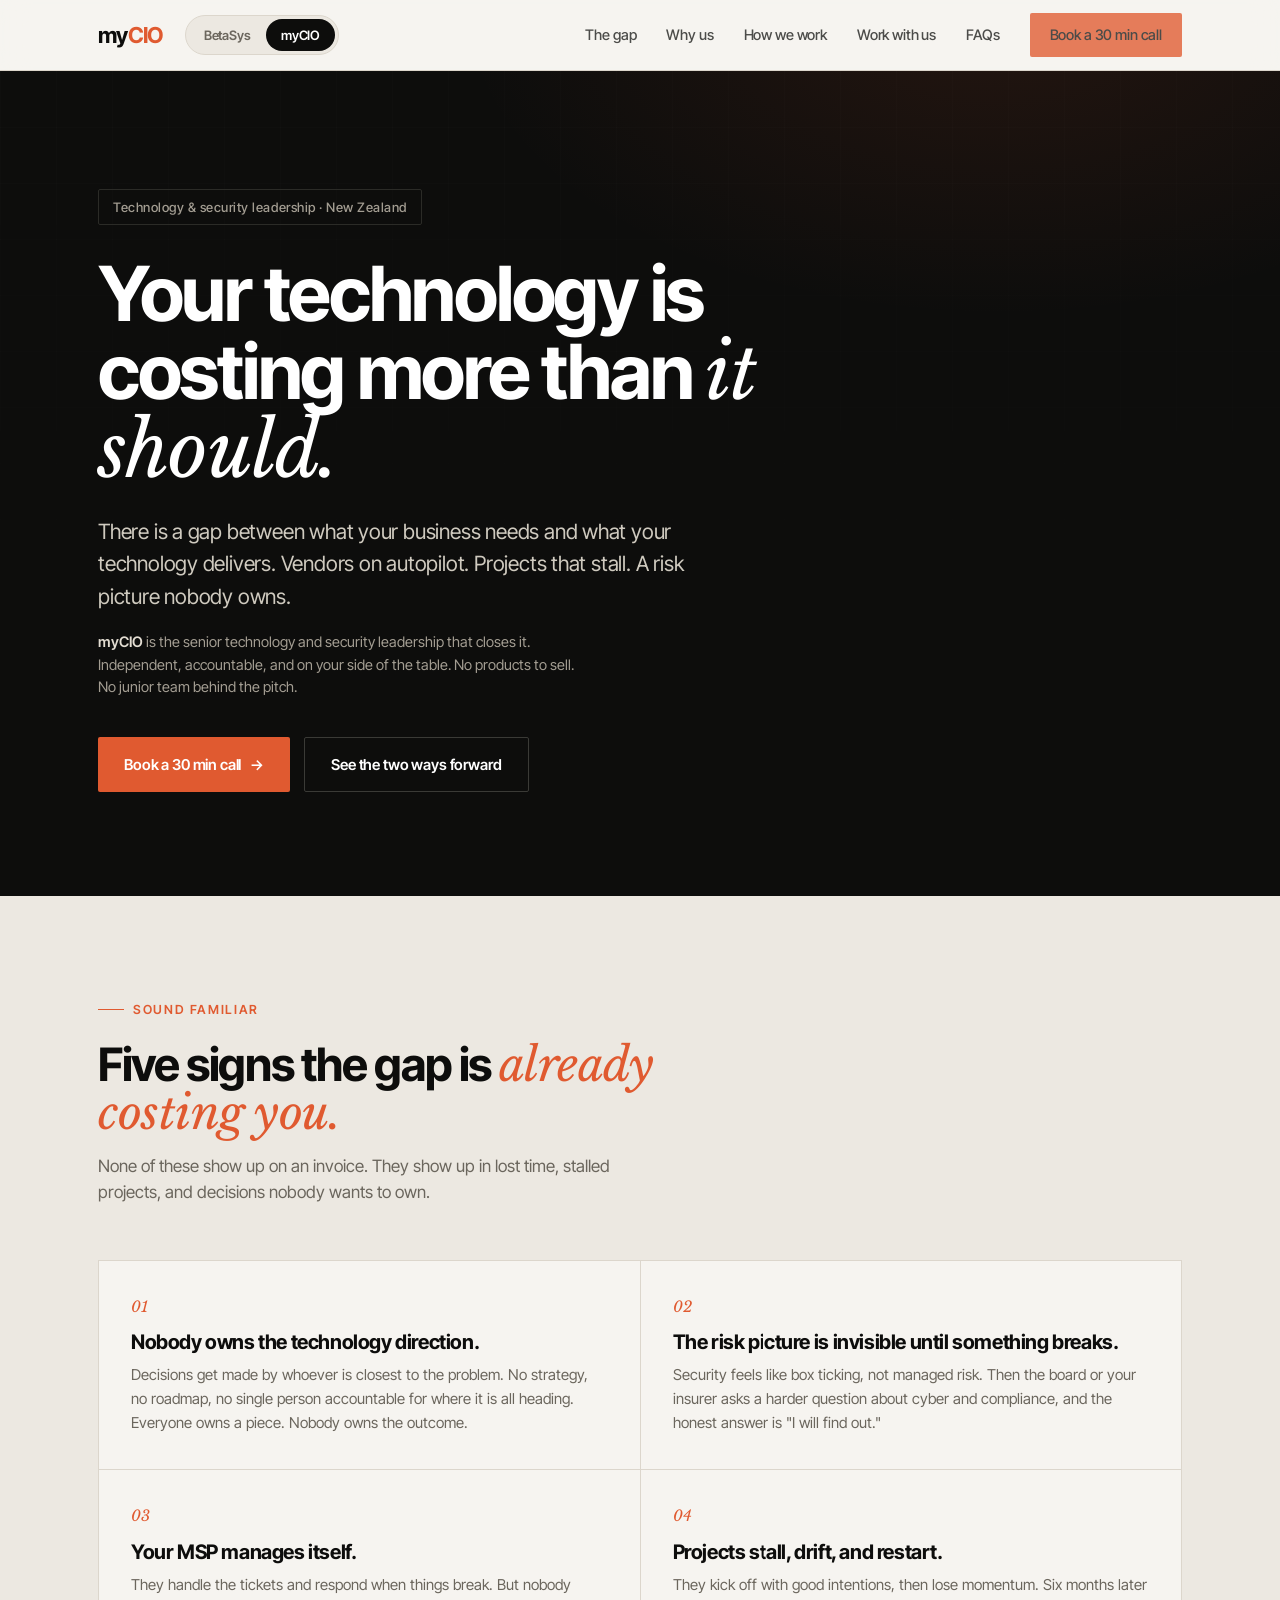
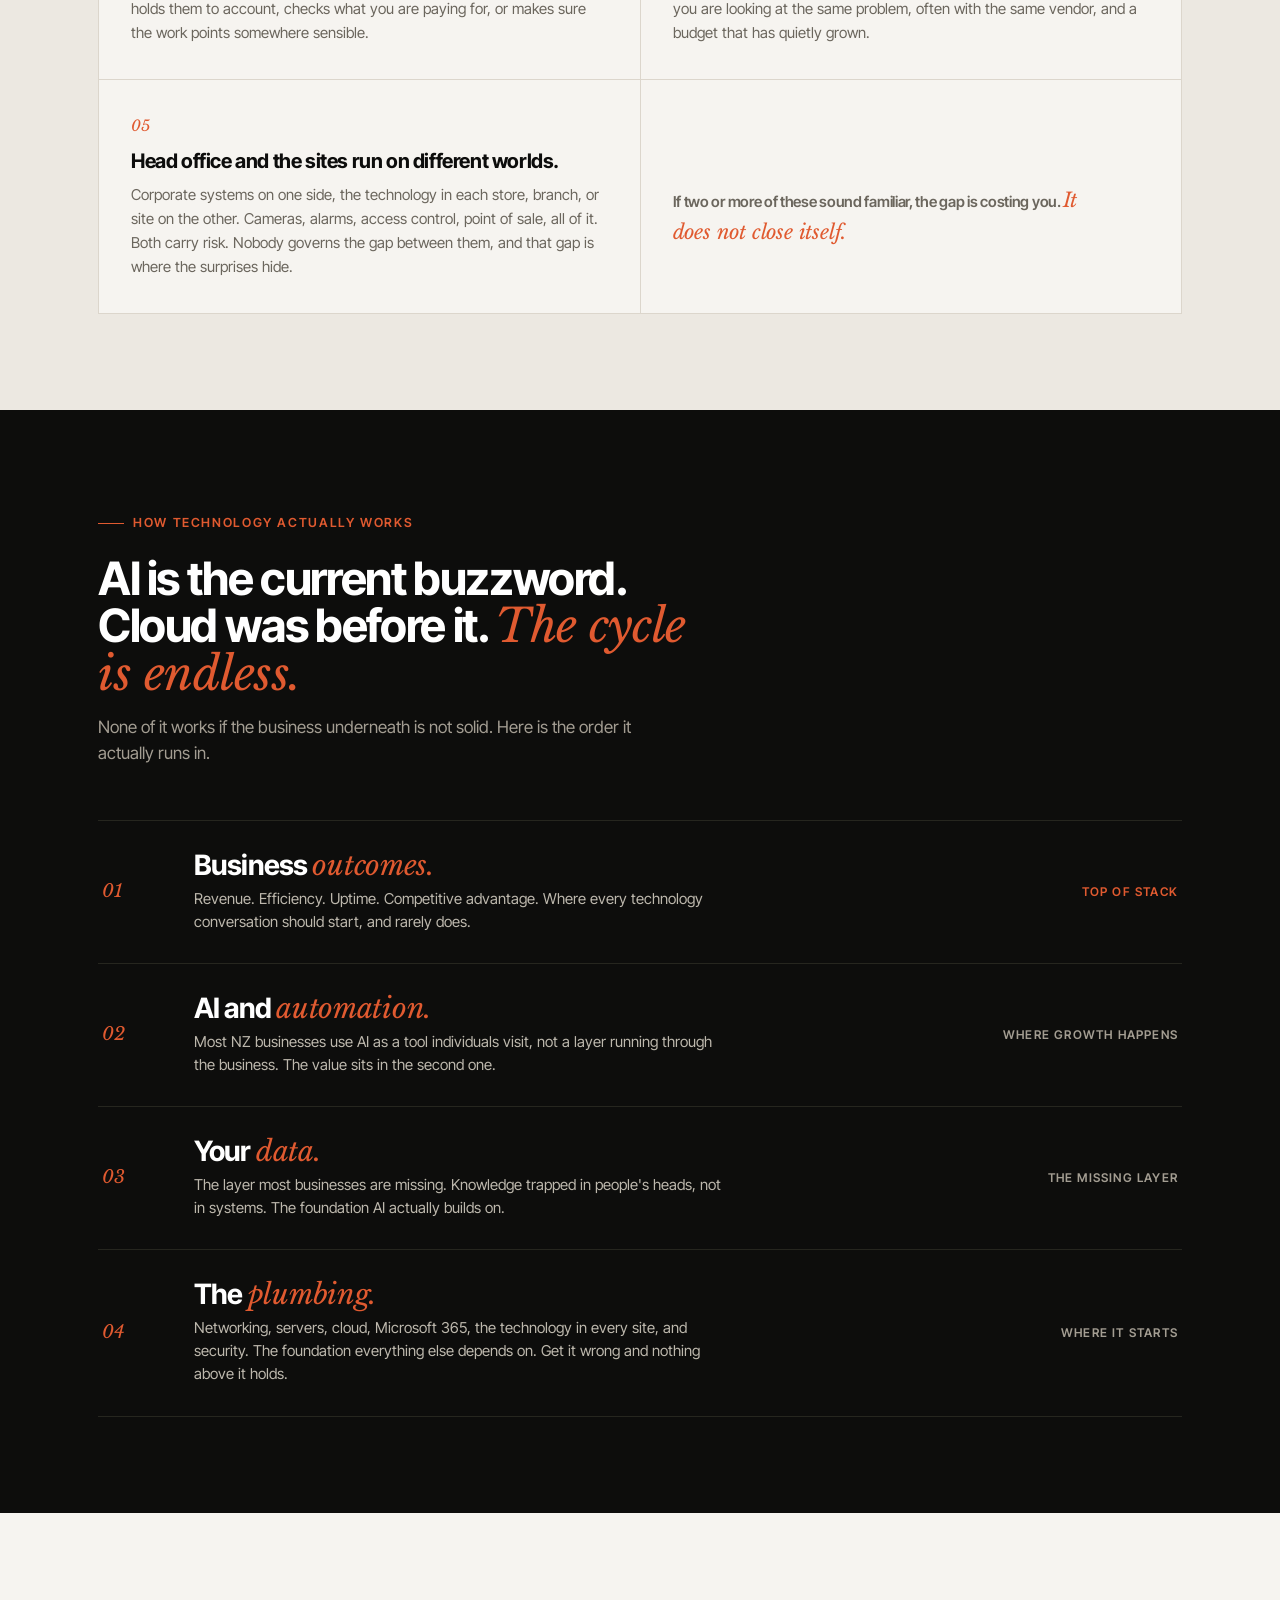
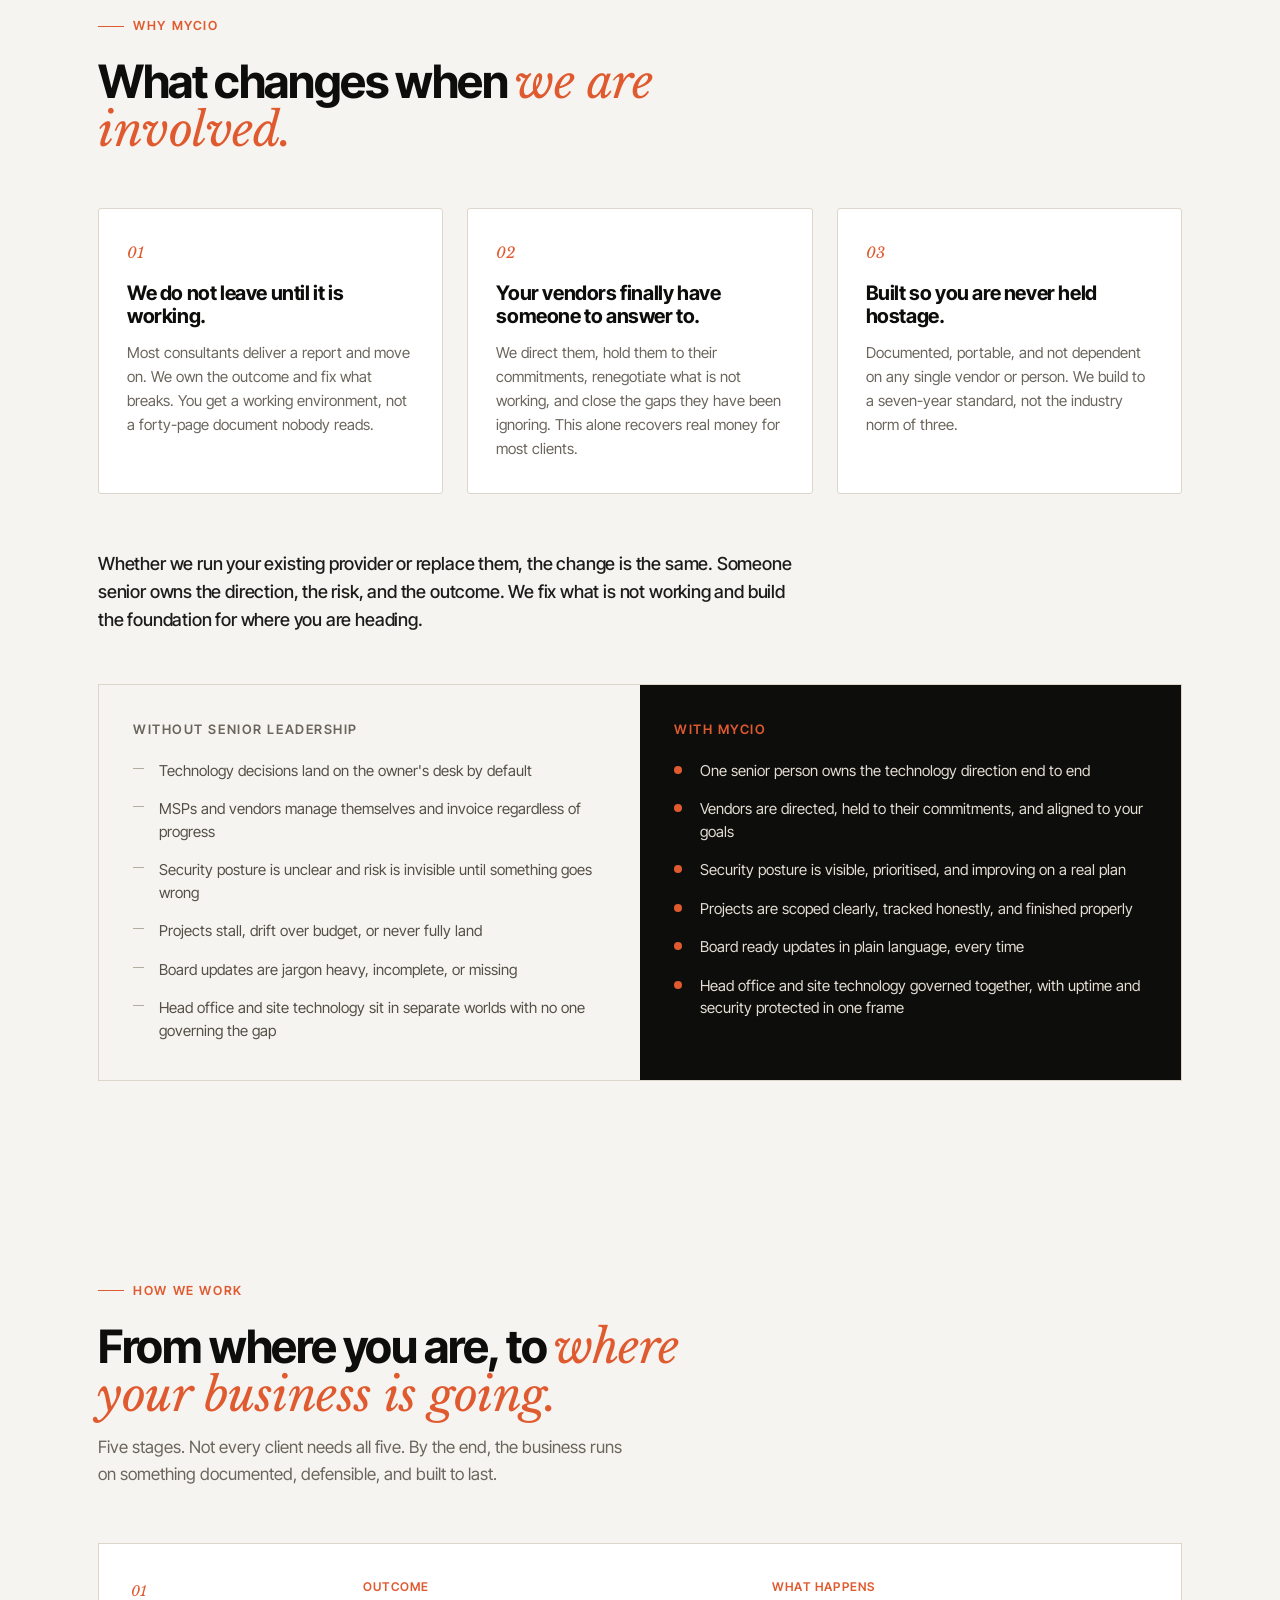
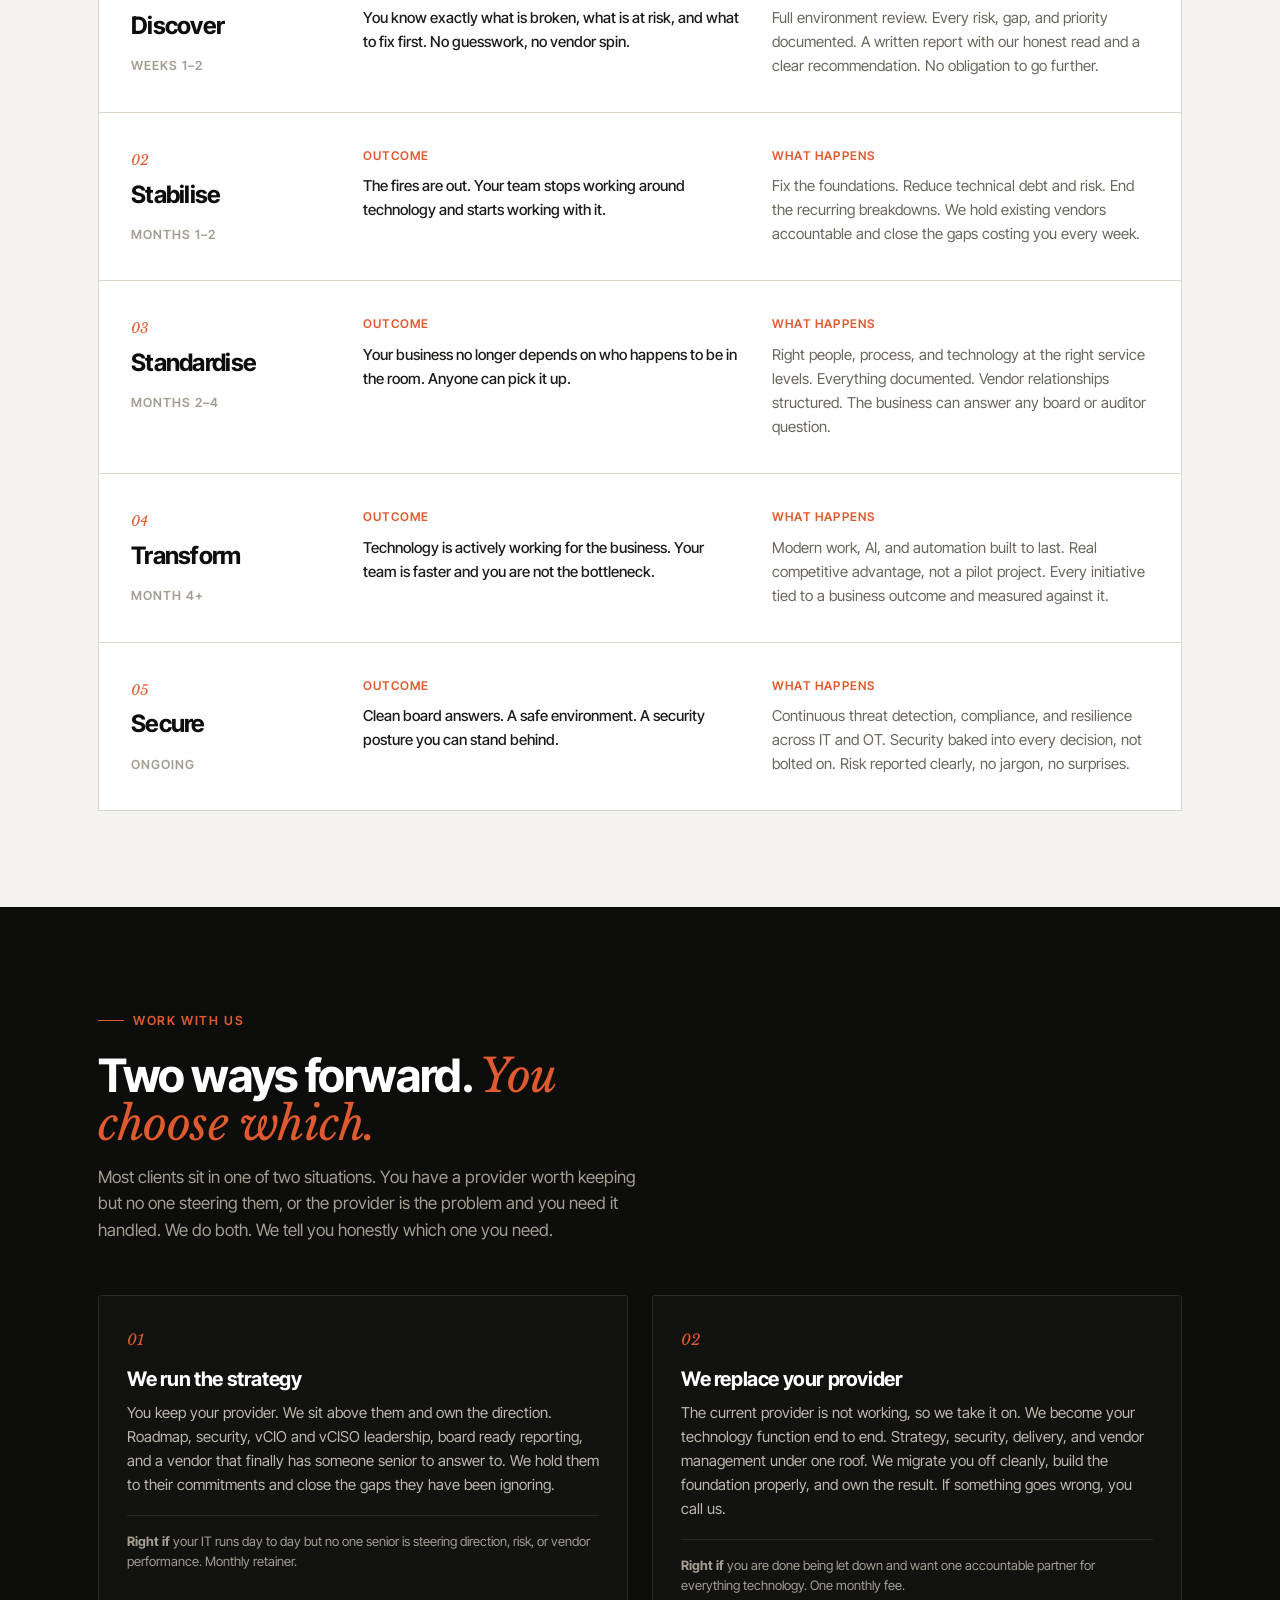
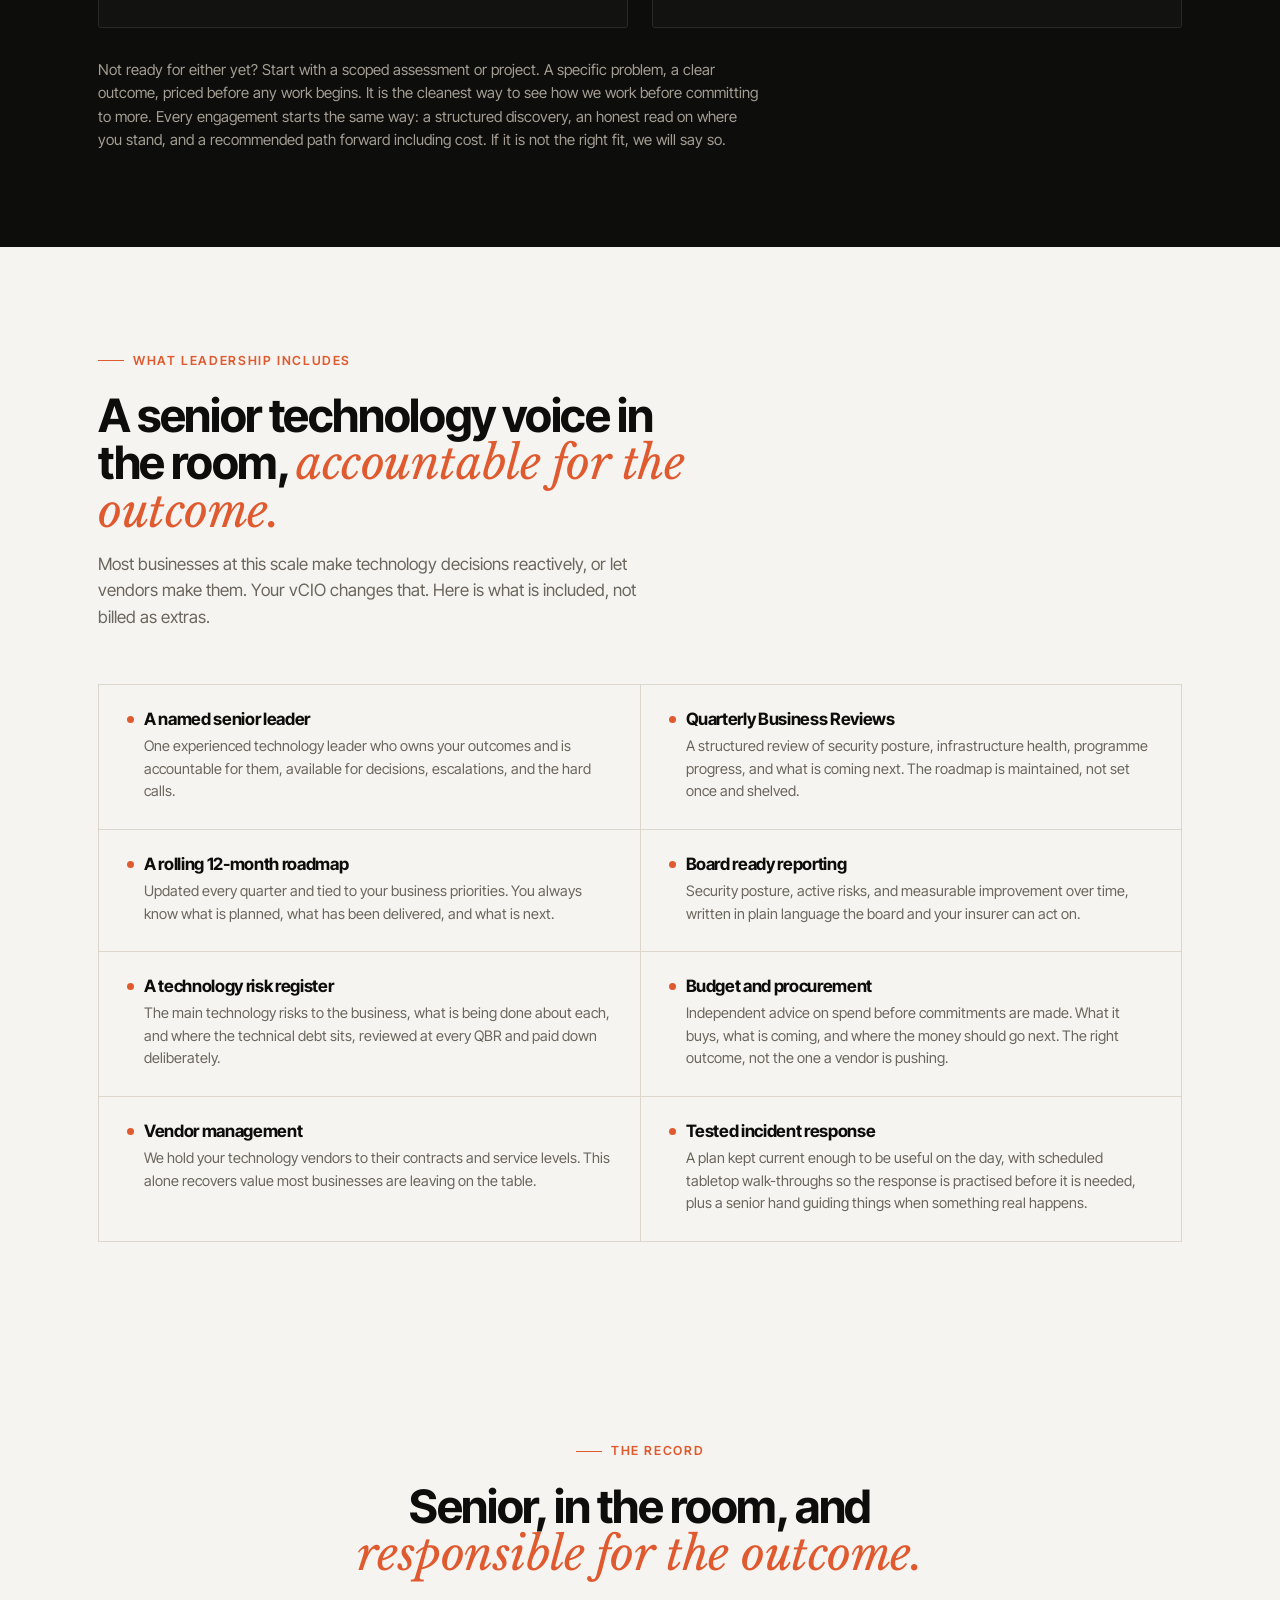
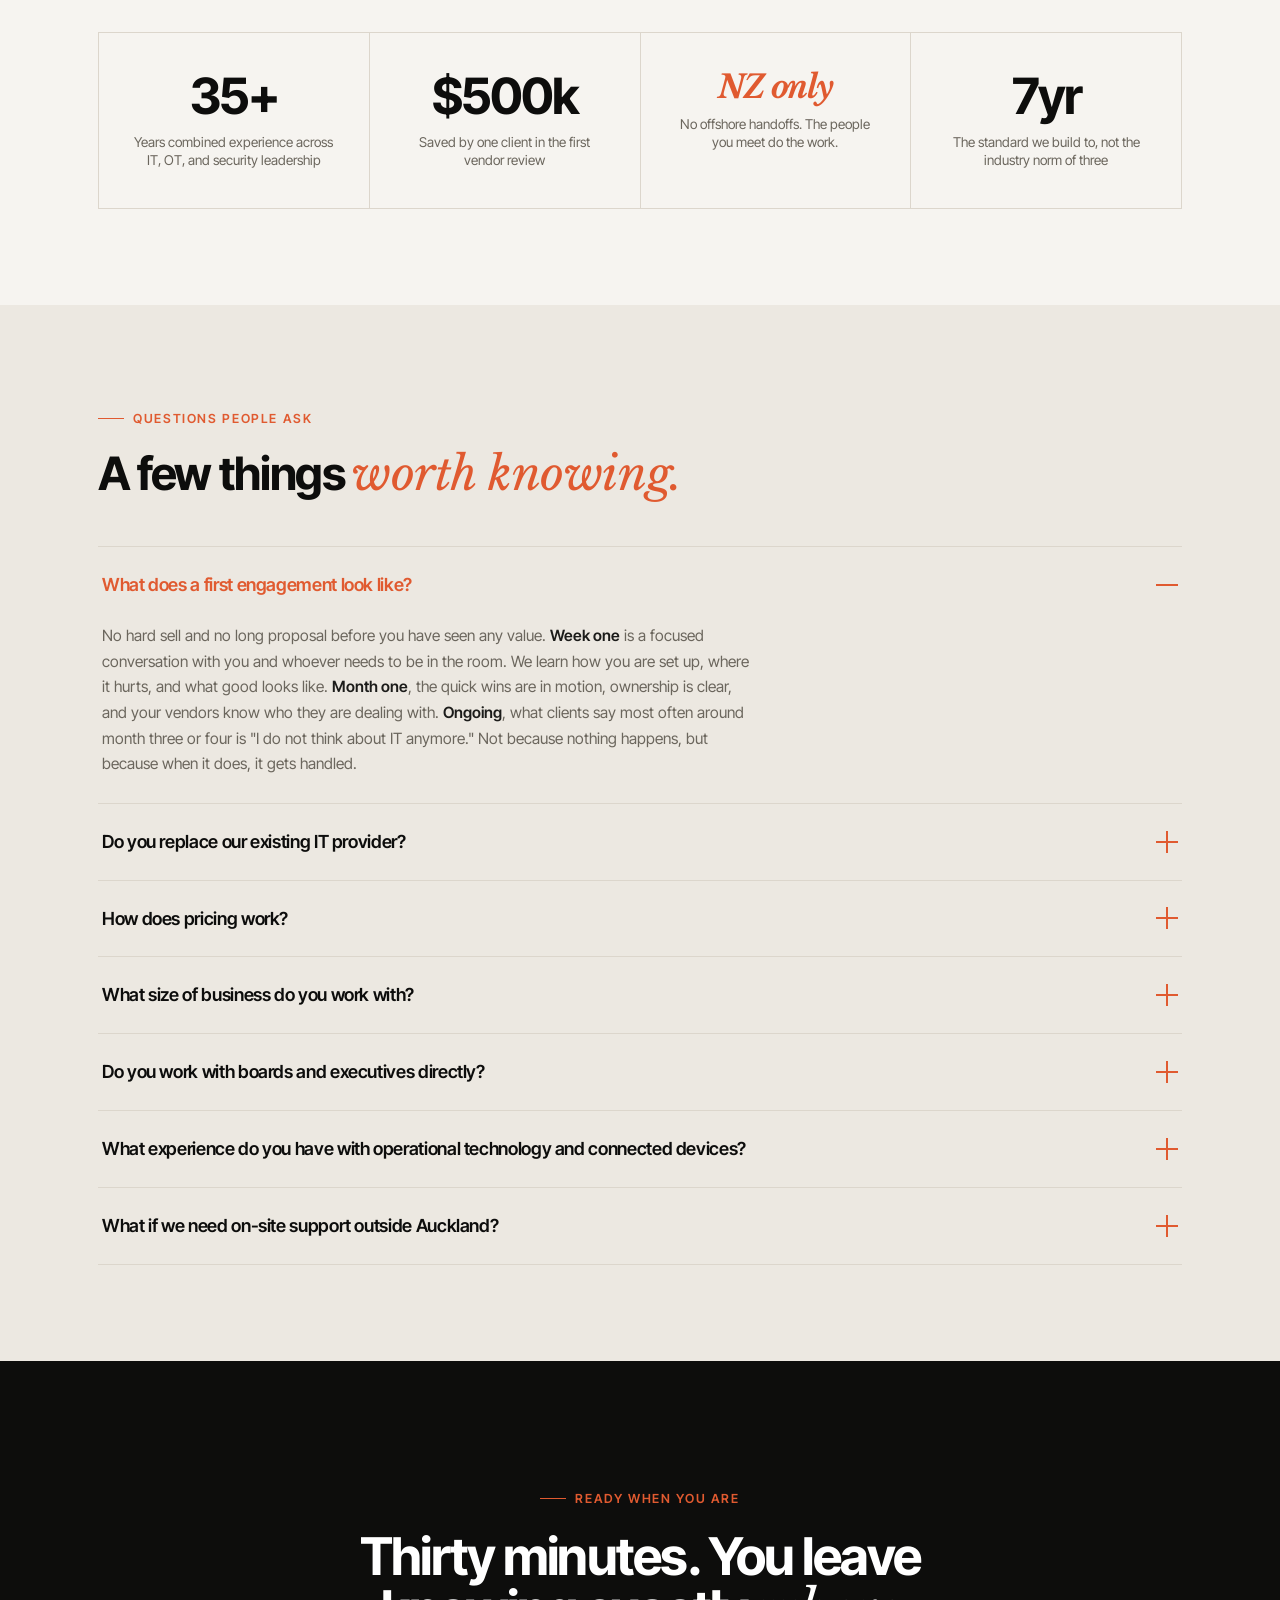
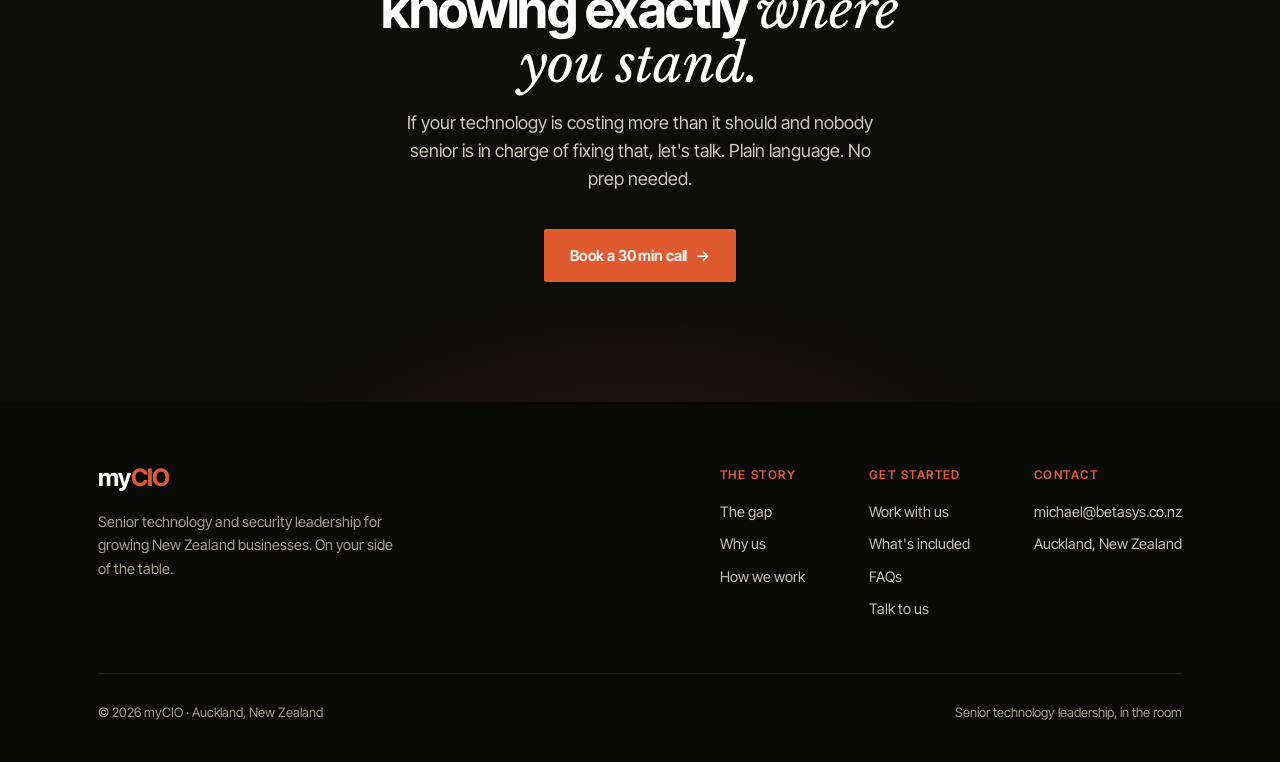
==== commit a01d7d4d: "Add files via upload" ====
--- a/mycio.html
+++ b/mycio.html
@@ -144,10 +144,11 @@
   .hero .rise{transition-delay:var(--d,0s)}
 
   /* ---------- Section headers ---------- */
-  .shead{max-width:60ch}
-  .shead h2{font-size:clamp(30px,4.2vw,46px);margin-bottom:16px}
+  .shead{max-width:760px}
+  .shead h2{font-size:clamp(30px,4.2vw,46px);margin-bottom:16px;max-width:20ch}
   .shead p{font-size:17px;color:var(--muted);max-width:54ch}
   .center{text-align:center;margin-left:auto;margin-right:auto}
+  .shead.center h2,.shead.center p{margin-left:auto;margin-right:auto}
 
   /* ---------- Signs grid ---------- */
   .signs{background:var(--paper-2)}
@@ -184,6 +185,15 @@
   .diff .n{font-family:'Libre Baskerville',serif;font-style:italic;font-size:15px;color:var(--accent);margin-bottom:18px;display:block}
   .diff h3{font-size:20px;margin-bottom:12px;letter-spacing:-0.02em;line-height:1.18}
   .diff p{font-size:15px;color:var(--muted);line-height:1.6}
+
+  /* ---------- Leadership includes ---------- */
+  .incl-grid{display:grid;grid-template-columns:repeat(2,1fr);gap:1px;background:var(--line);border:1px solid var(--line);margin-top:54px}
+  .incl{background:var(--paper);padding:26px 28px;transition:background .25s}
+  .incl:hover{background:#fff}
+  .incl h3{font-size:17px;letter-spacing:-0.02em;margin-bottom:7px;display:flex;align-items:baseline;gap:10px}
+  .incl h3::before{content:"";flex:0 0 auto;width:7px;height:7px;border-radius:50%;background:var(--accent);transform:translateY(-2px)}
+  .incl p{font-size:14.5px;color:var(--muted);line-height:1.55;padding-left:17px}
+  @media (max-width:760px){.incl-grid{grid-template-columns:1fr}}
 
   /* ---------- Compare ---------- */
   .compare{background:var(--paper-2)}
@@ -472,7 +482,7 @@
   <div class="wrap">
     <div class="shead rise">
       <span class="eyebrow">How we work</span>
-      <h2>From where you are, to <em>where the business is going.</em></h2>
+      <h2>From where you are, to <em>where your business is going.</em></h2>
       <p>Five stages. Not every client needs all five. By the end, the business runs on something documented, defensible, and built to last.</p>
     </div>
     <div class="stages">
@@ -528,6 +538,27 @@
       </div>
     </div>
     <p class="eng-note rise">Not ready for either yet? Start with a scoped assessment or project. A specific problem, a clear outcome, priced before any work begins. It is the cleanest way to see how we work before committing to more. Every engagement starts the same way: a structured discovery, an honest read on where you stand, and a recommended path forward including cost. If it is not the right fit, we will say so.</p>
+  </div>
+</section>
+
+<!-- LEADERSHIP INCLUDES -->
+<section class="pad" id="leadership" style="background:var(--paper)">
+  <div class="wrap">
+    <div class="shead rise">
+      <span class="eyebrow">What leadership includes</span>
+      <h2>A senior technology voice in the room, <em>accountable for the outcome.</em></h2>
+      <p>Most businesses at this scale make technology decisions reactively, or let vendors make them. Your vCIO changes that. Here is what is included, not billed as extras.</p>
+    </div>
+    <div class="incl-grid">
+      <div class="incl rise"><h3>A named senior leader</h3><p>One experienced technology leader who owns your outcomes and is accountable for them, available for decisions, escalations, and the hard calls.</p></div>
+      <div class="incl rise"><h3>Quarterly Business Reviews</h3><p>A structured review of security posture, infrastructure health, programme progress, and what is coming next. The roadmap is maintained, not set once and shelved.</p></div>
+      <div class="incl rise"><h3>A rolling 12-month roadmap</h3><p>Updated every quarter and tied to your business priorities. You always know what is planned, what has been delivered, and what is next.</p></div>
+      <div class="incl rise"><h3>Board ready reporting</h3><p>Security posture, active risks, and measurable improvement over time, written in plain language the board and your insurer can act on.</p></div>
+      <div class="incl rise"><h3>A technology risk register</h3><p>The main technology risks to the business, what is being done about each, and where the technical debt sits, reviewed at every QBR and paid down deliberately.</p></div>
+      <div class="incl rise"><h3>Budget and procurement</h3><p>Independent advice on spend before commitments are made. What it buys, what is coming, and where the money should go next. The right outcome, not the one a vendor is pushing.</p></div>
+      <div class="incl rise"><h3>Vendor management</h3><p>We hold your technology vendors to their contracts and service levels. This alone recovers value most businesses are leaving on the table.</p></div>
+      <div class="incl rise"><h3>Tested incident response</h3><p>A plan kept current enough to be useful on the day, with scheduled tabletop walk-throughs so the response is practised before it is needed, plus a senior hand guiding things when something real happens.</p></div>
+    </div>
   </div>
 </section>
 
@@ -615,6 +646,7 @@
         <div class="foot-col">
           <h4>Get started</h4>
           <a href="#engage">Work with us</a>
+          <a href="#leadership">What's included</a>
           <a href="#faq">FAQs</a>
           <a href="#cta">Talk to us</a>
         </div>
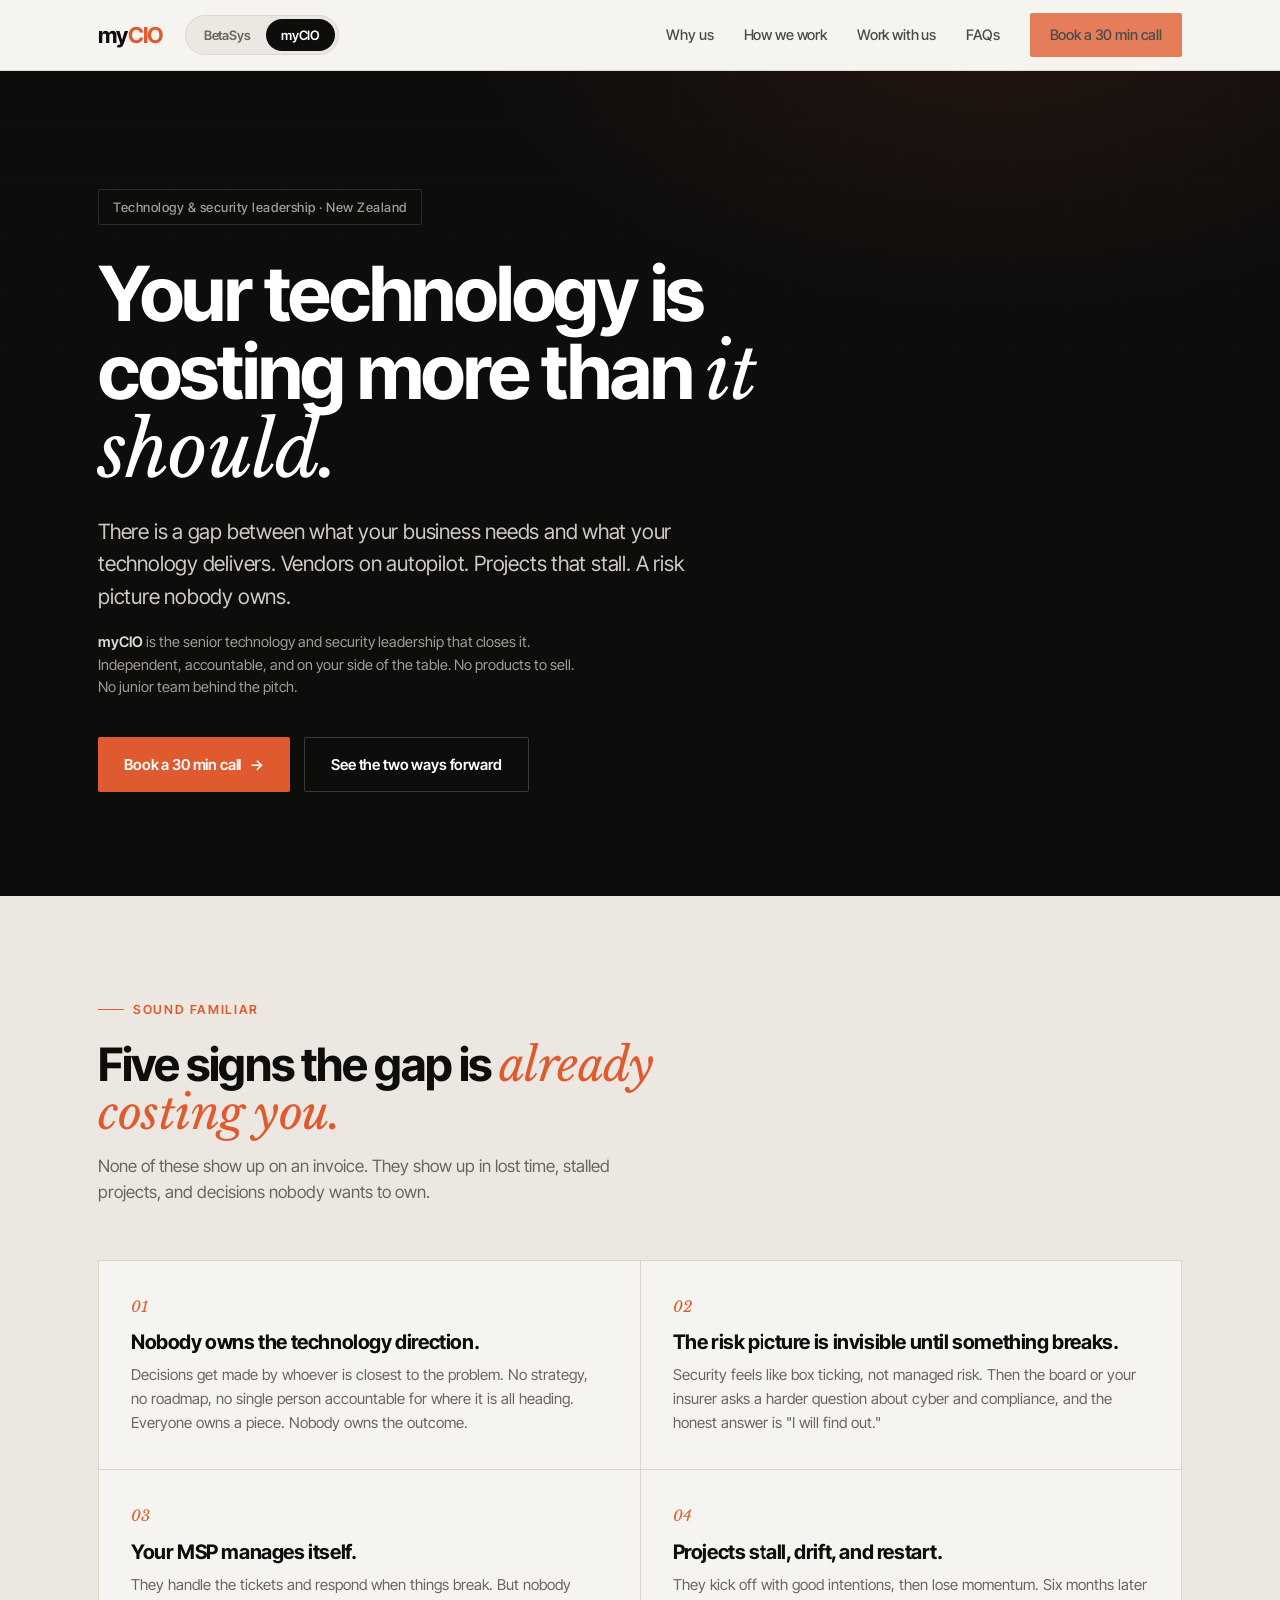
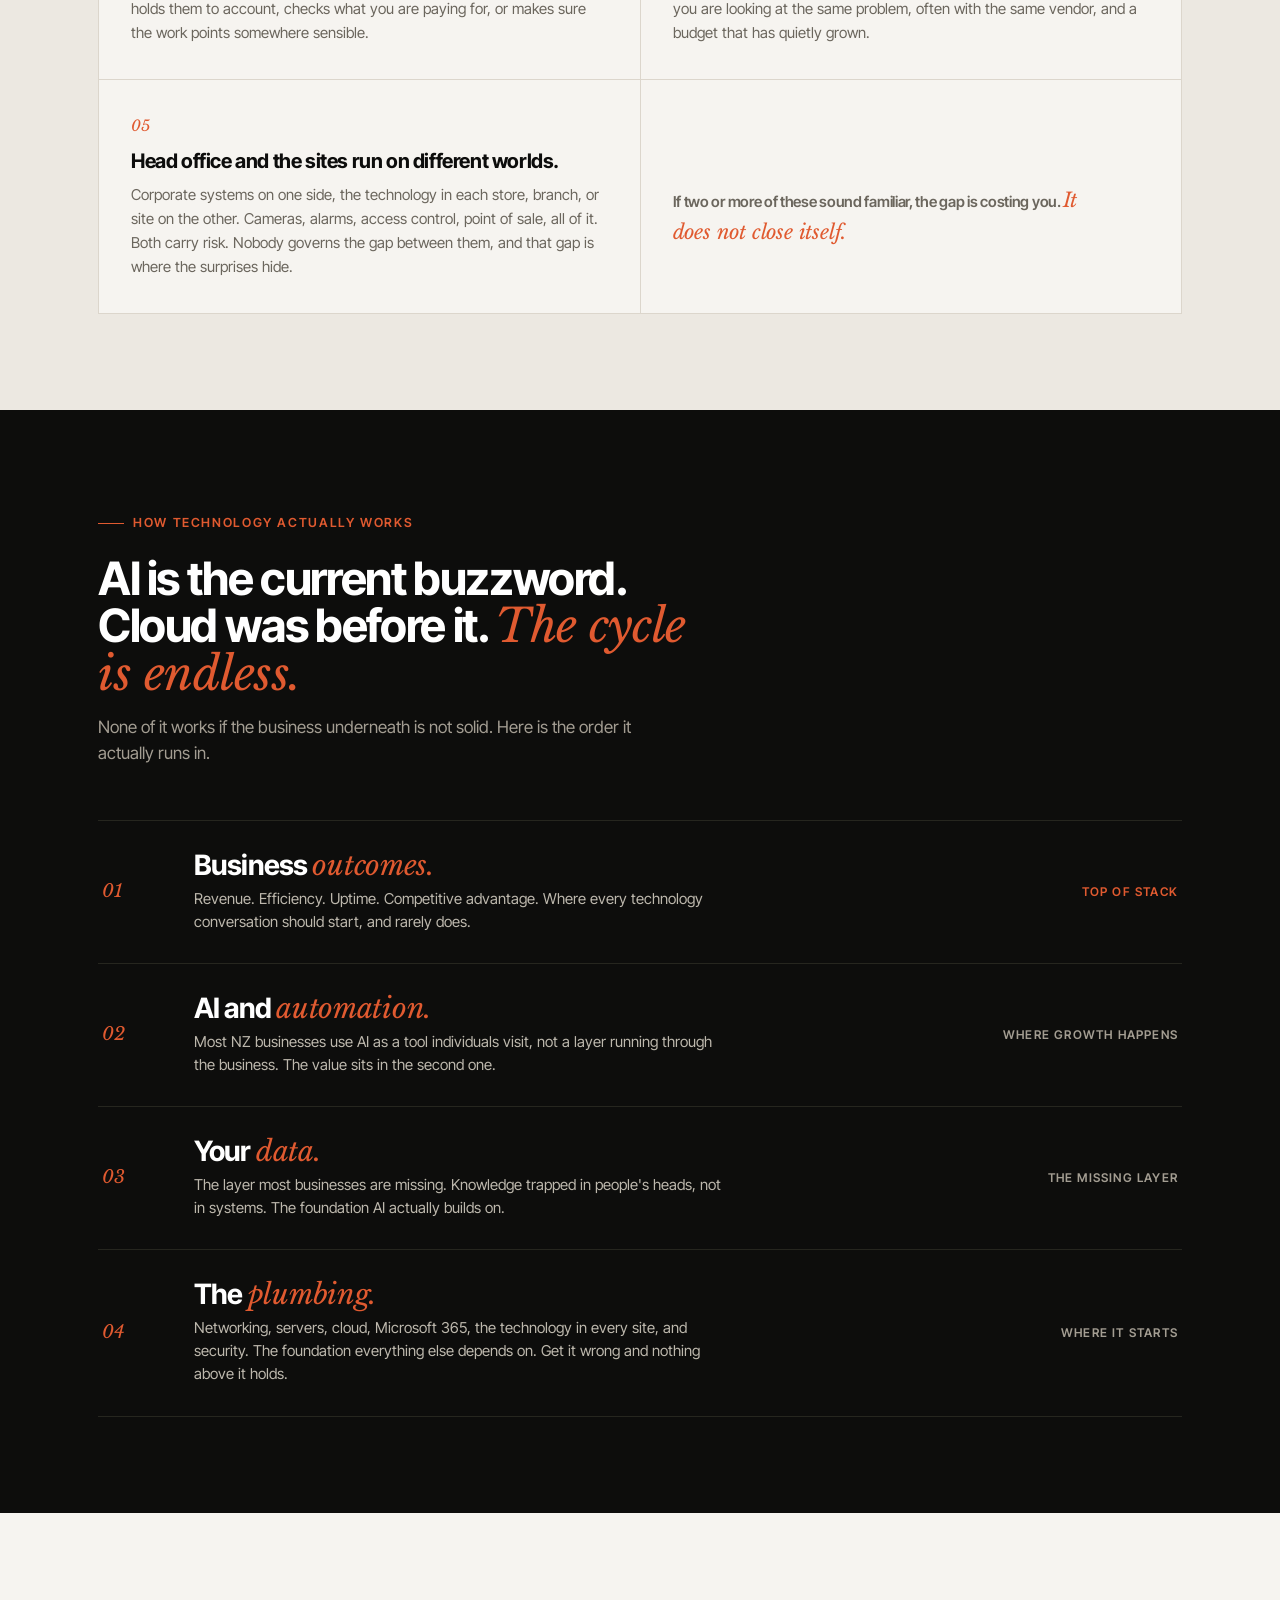
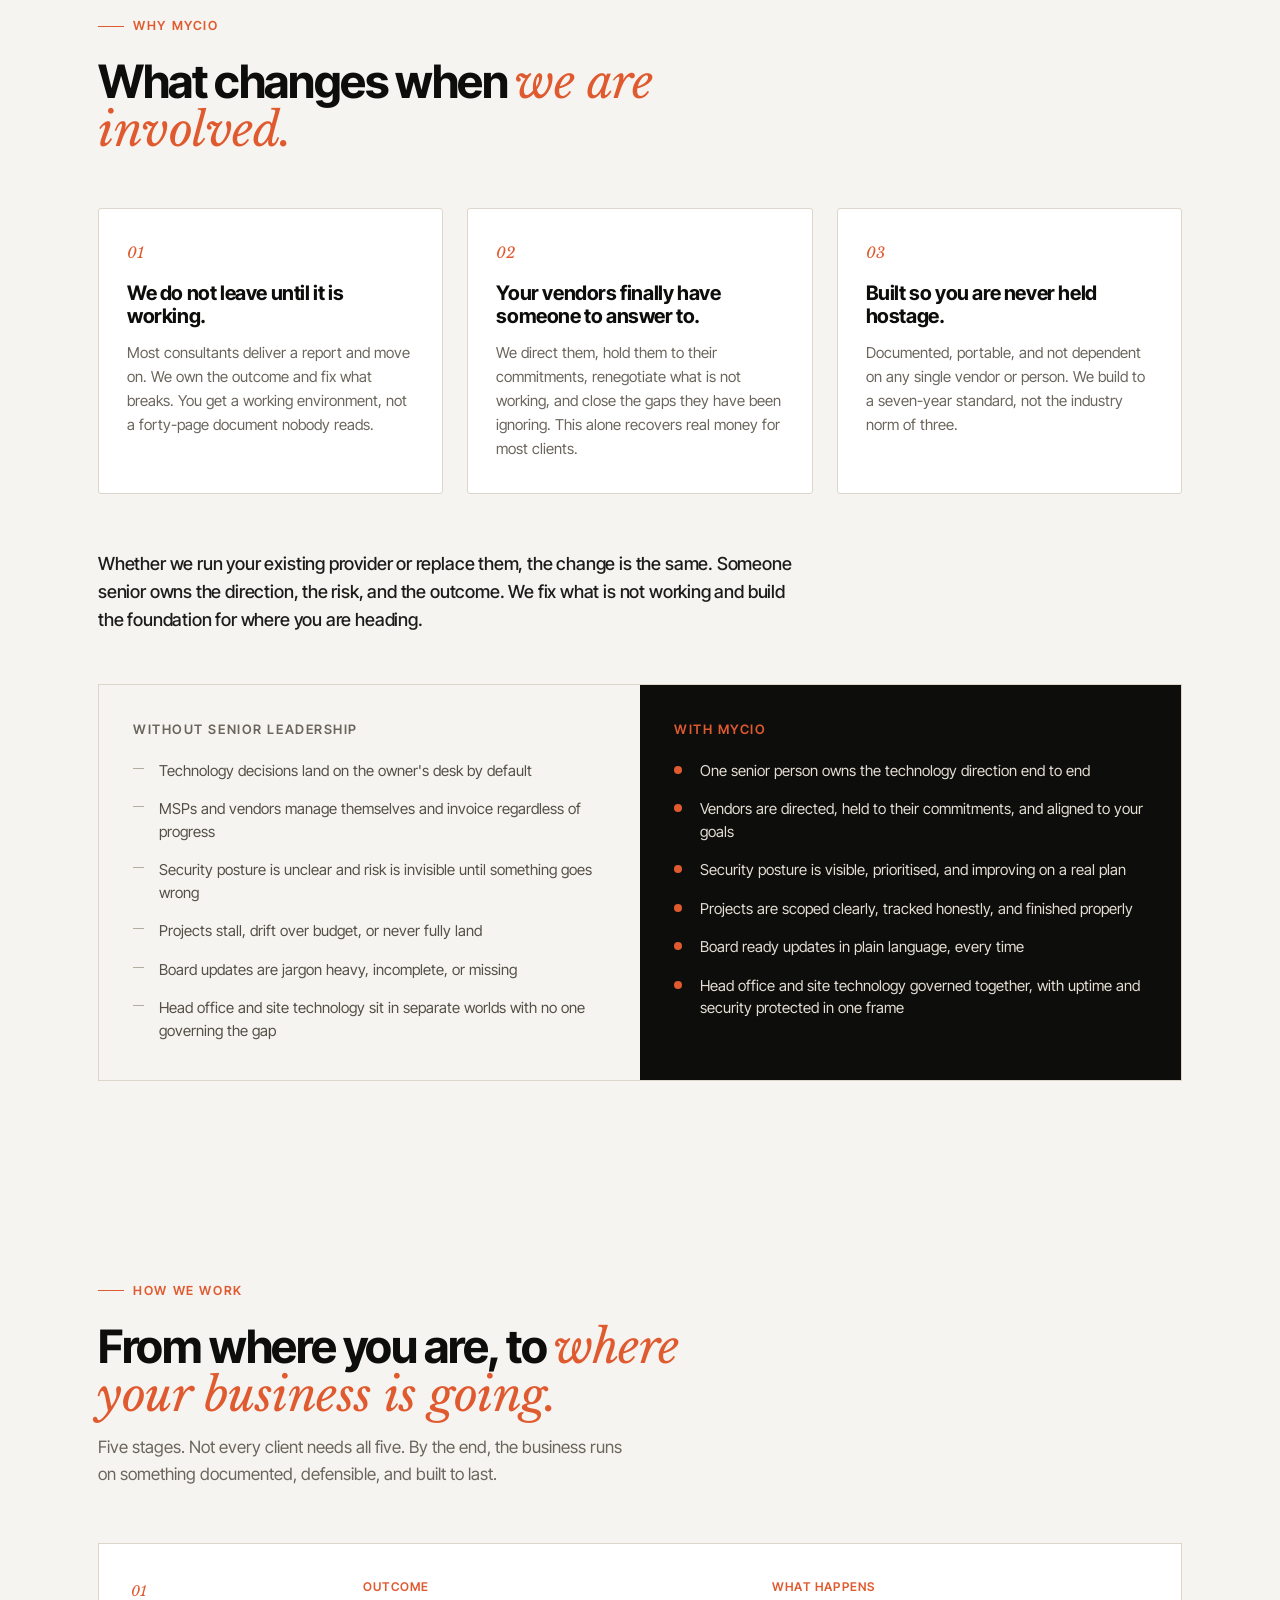
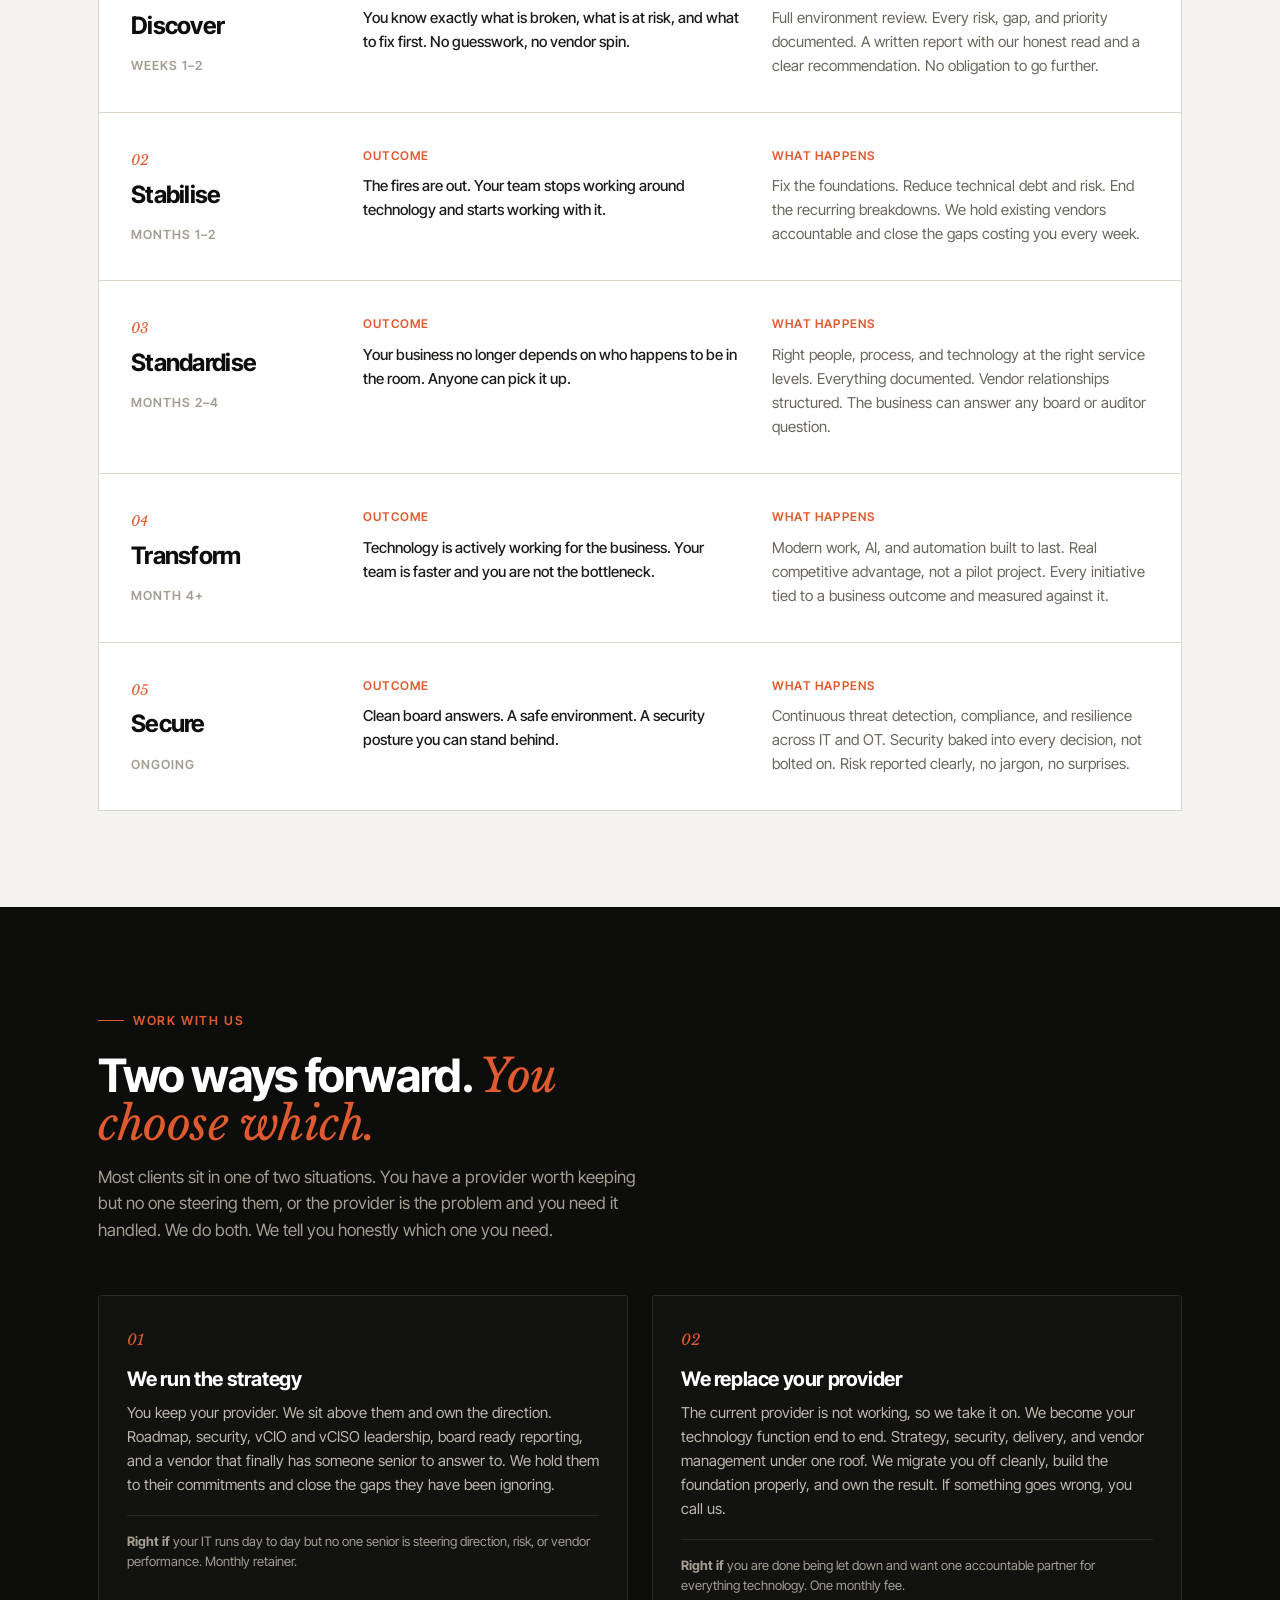
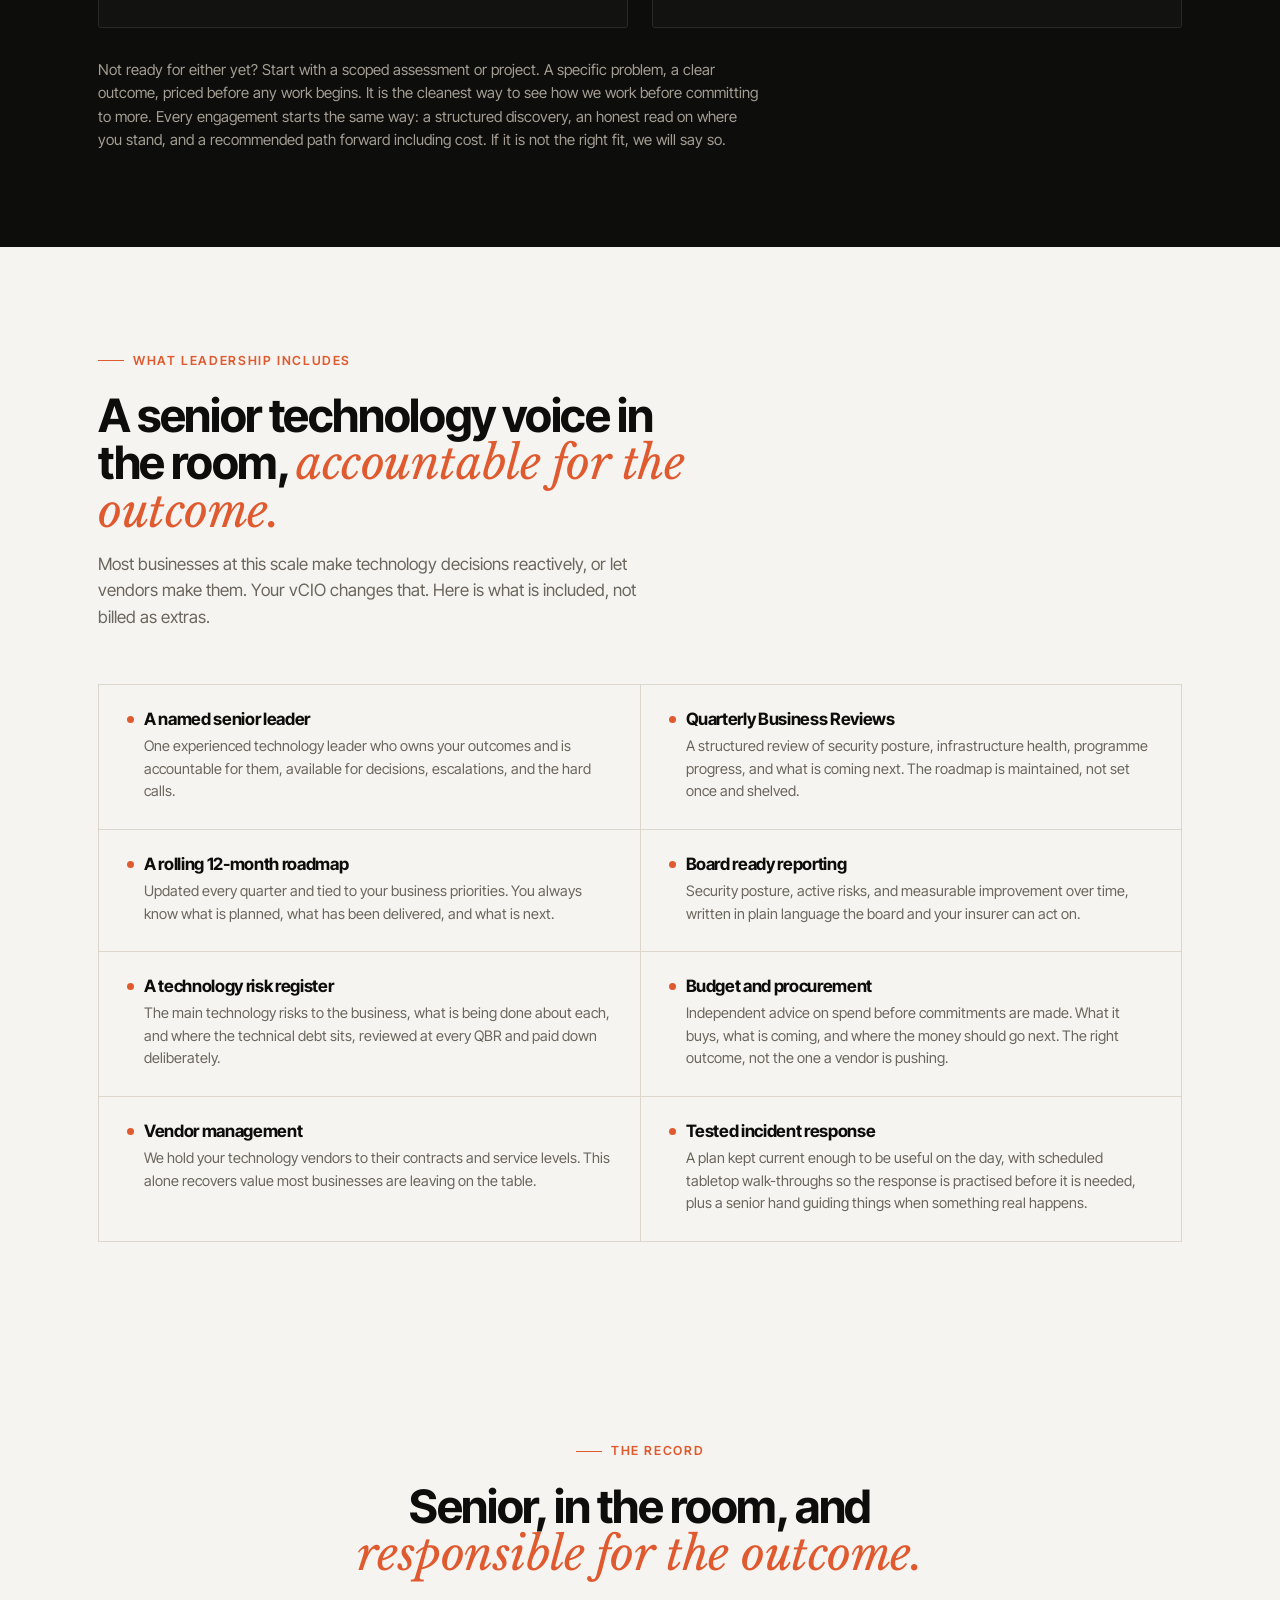
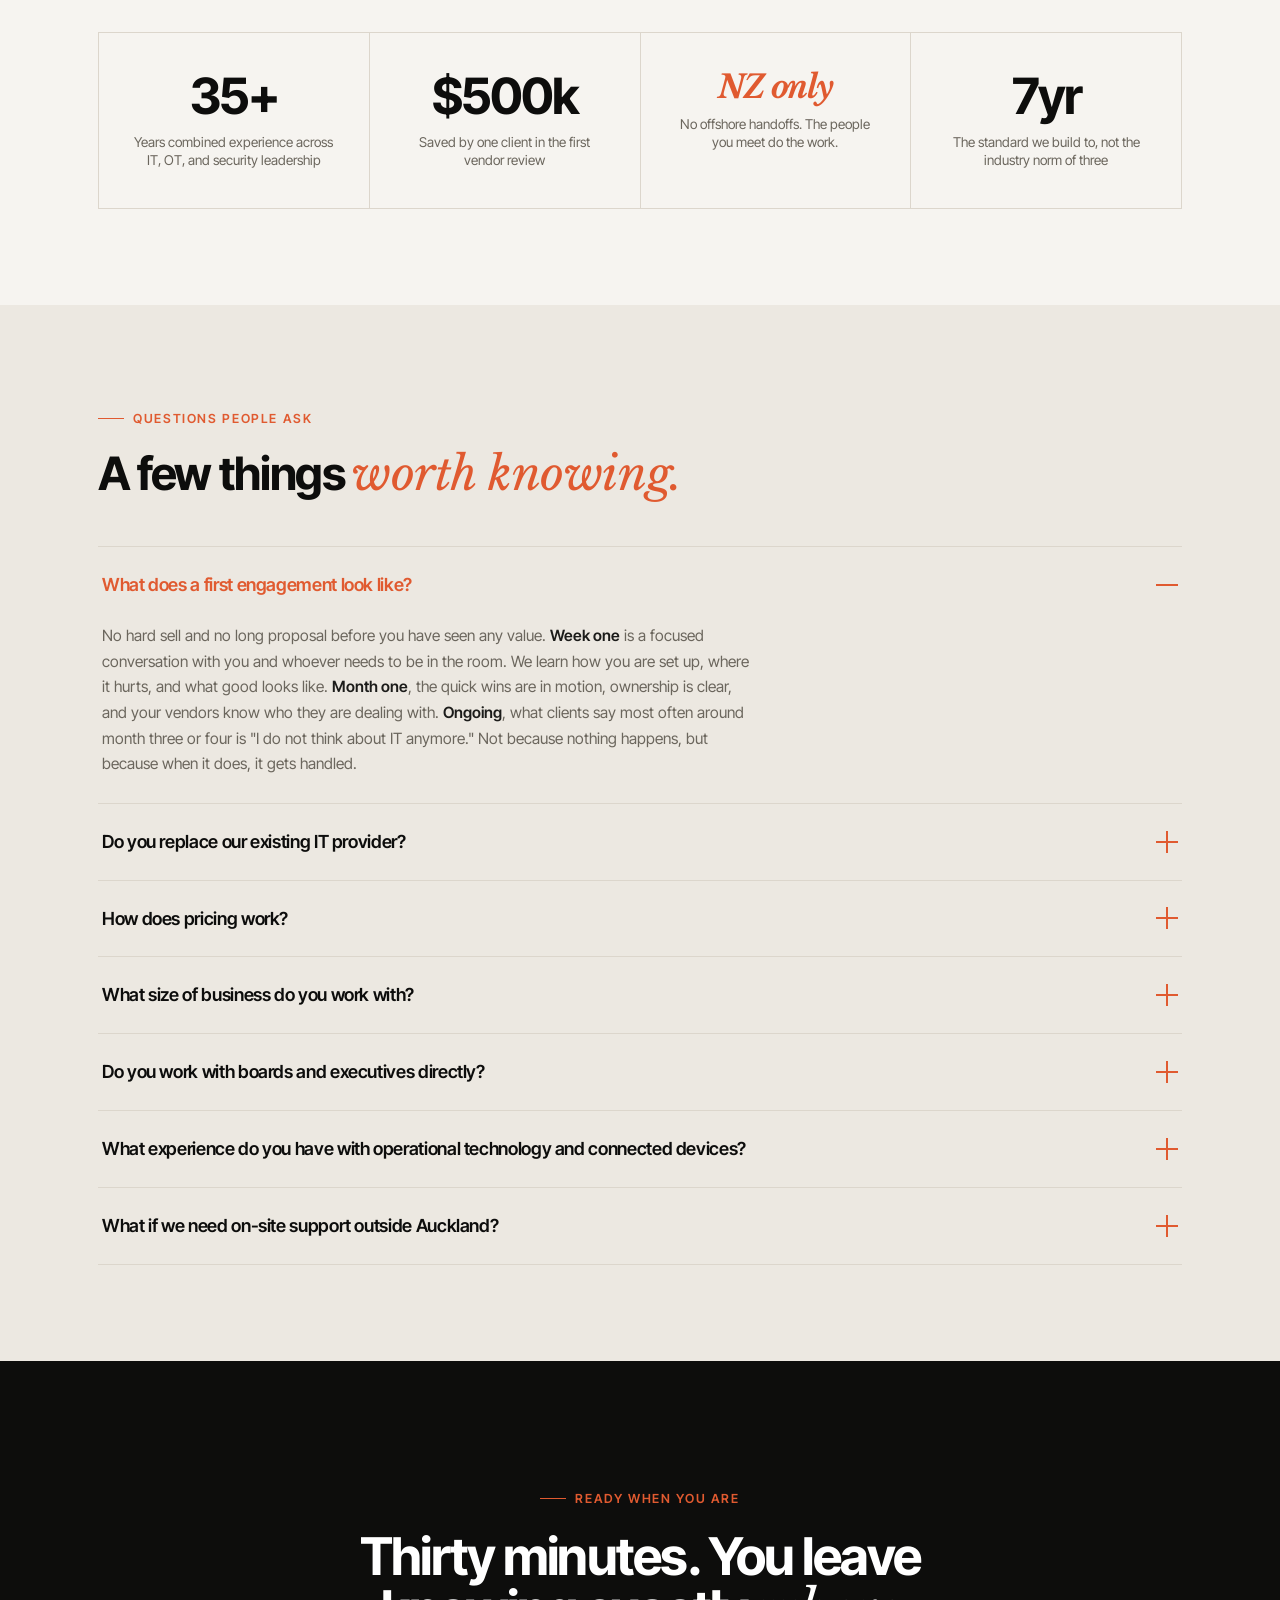
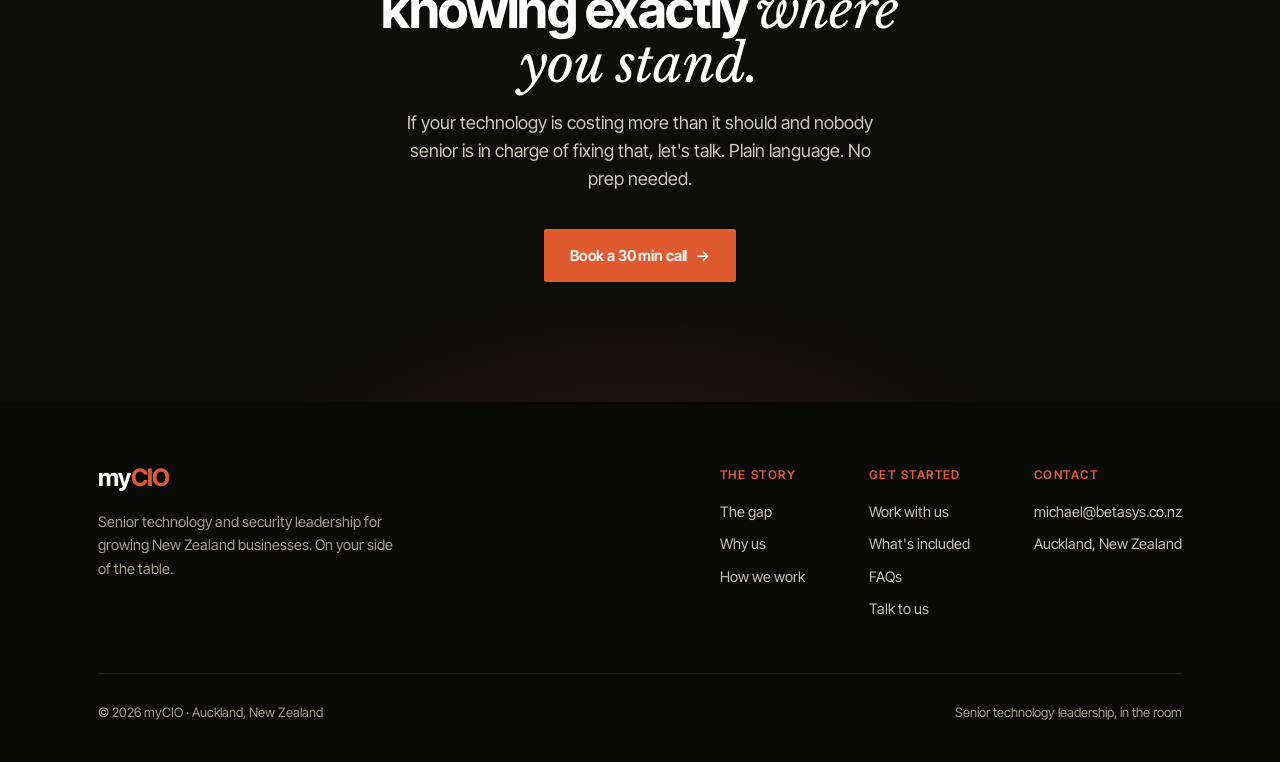
==== commit 161bf741: "Add files via upload" ====
--- a/mycio.html
+++ b/mycio.html
@@ -325,7 +325,6 @@
         </div>
       </div>
       <div class="nav-links" id="navLinks">
-        <a href="#problem">The gap</a>
         <a href="#difference">Why us</a>
         <a href="#journey">How we work</a>
         <a href="#engage">Work with us</a>
